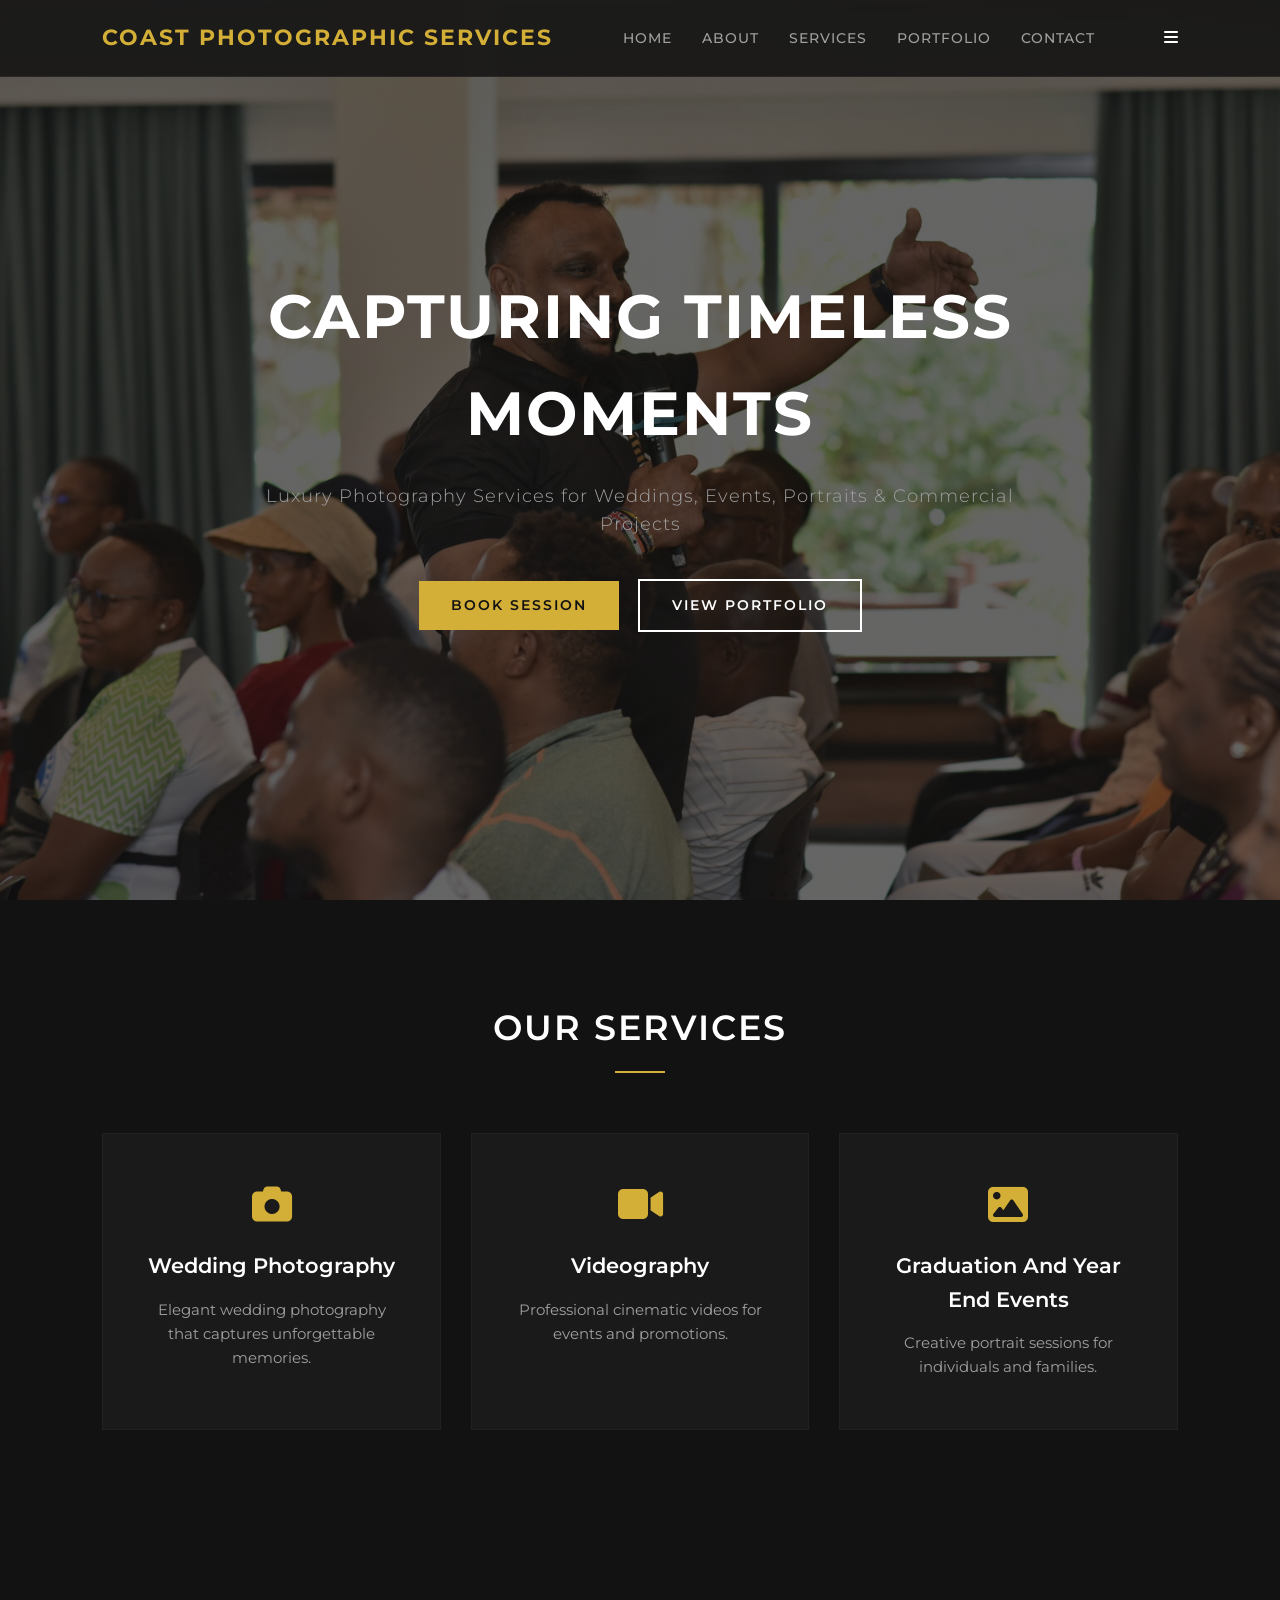
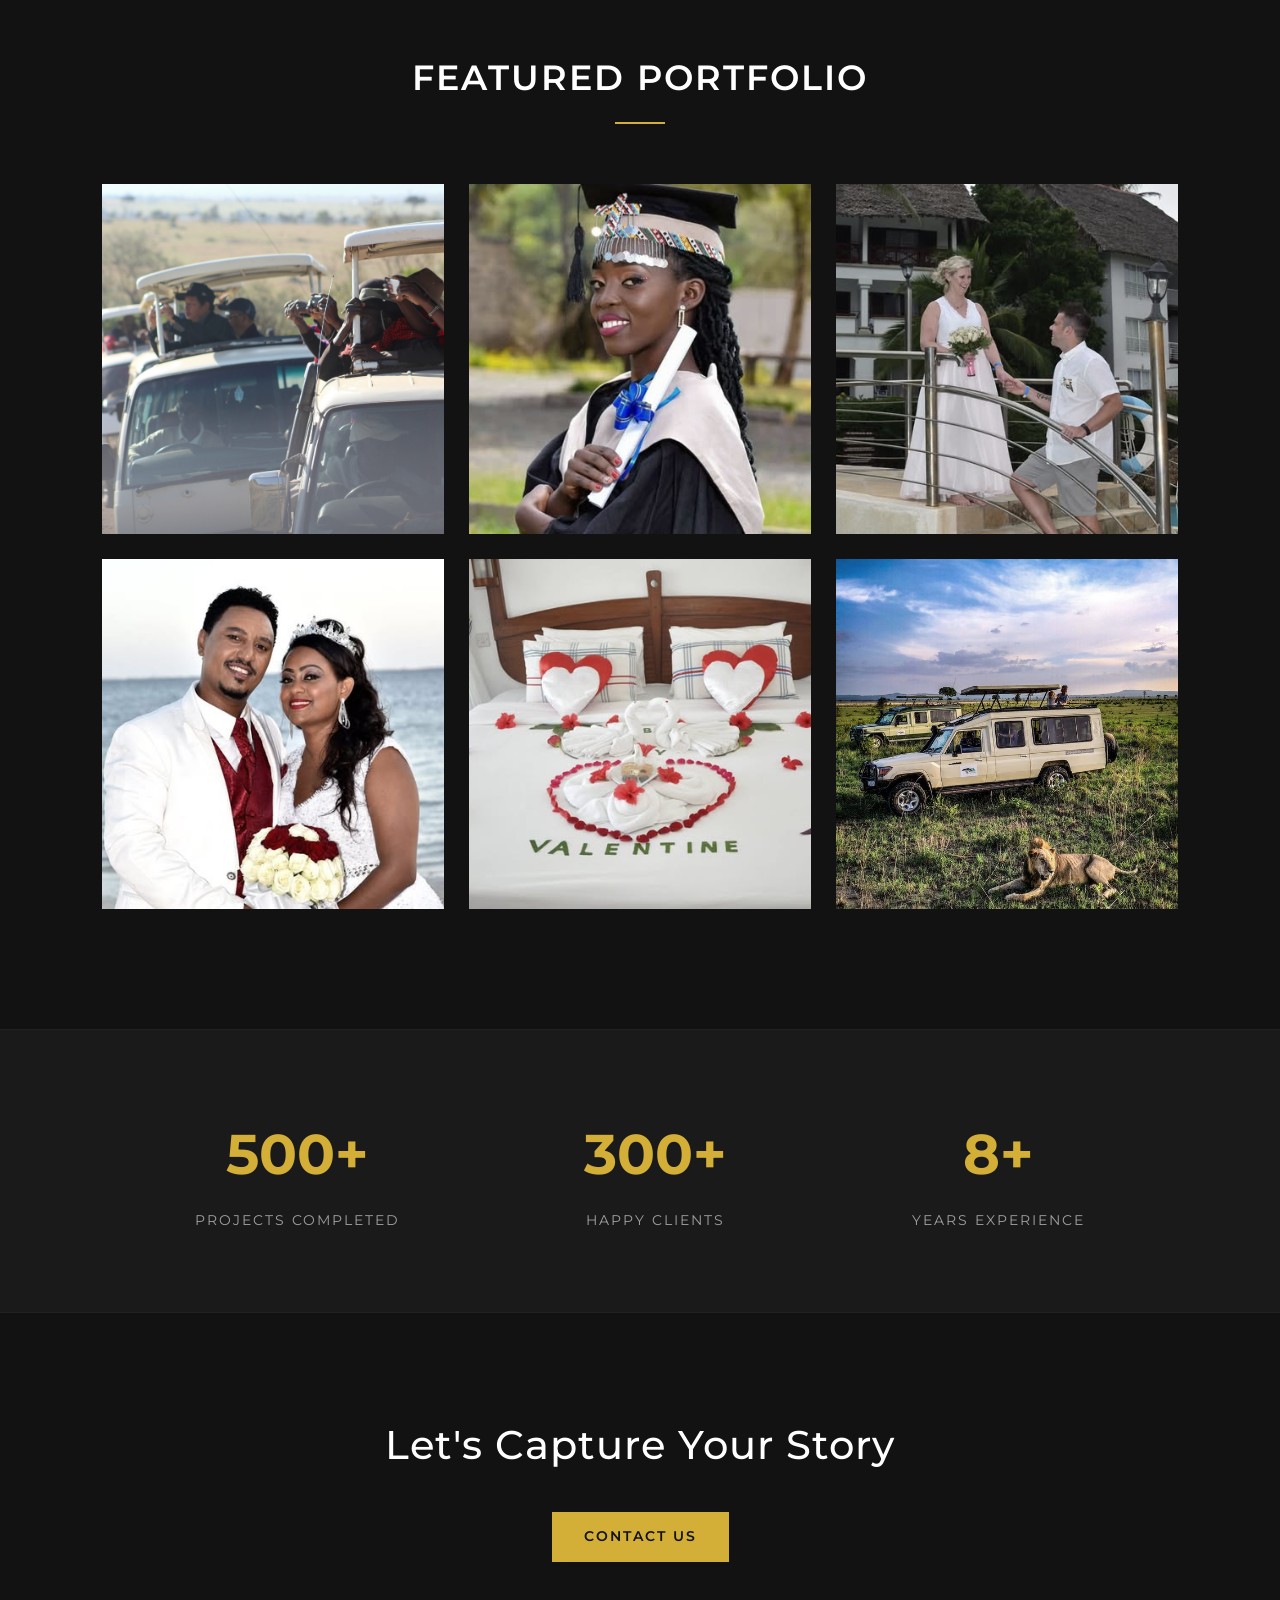
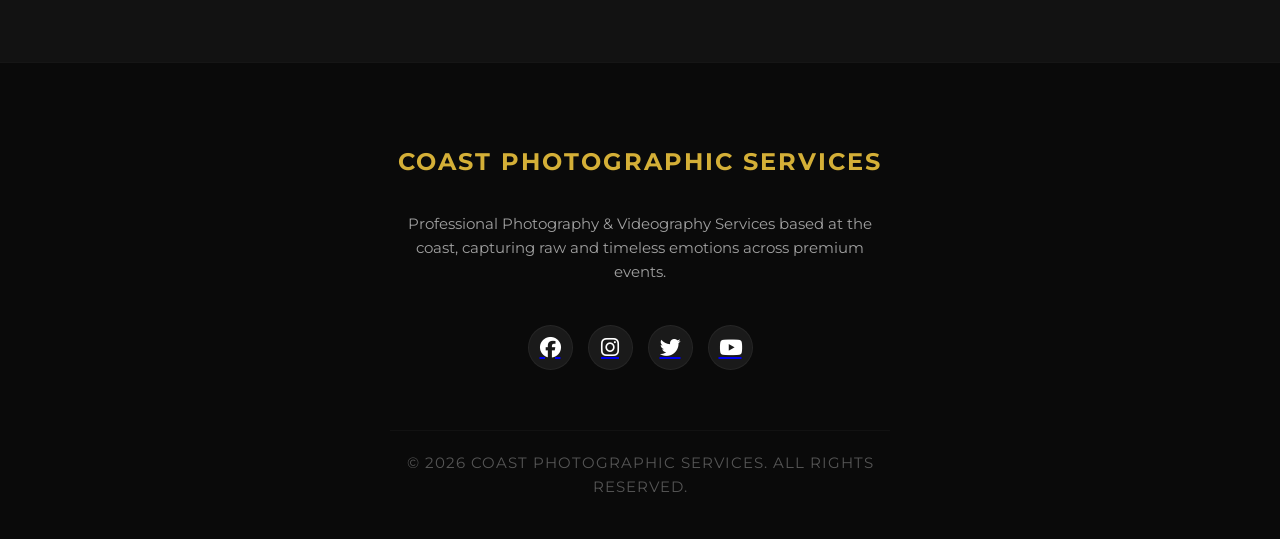
==== index.html @ b1a4eedb "Deploy fresh web-optimized photography platform assets" ====
<!DOCTYPE html>
<html lang="en">
<head>
    <meta charset="UTF-8">
    <meta name="viewport" content="width=device-width, initial-scale=1.0">
    <title>Coast Photographic Services</title>

    <link rel="stylesheet" href="css/style.css">

    <link rel="preconnect" href="https://fonts.googleapis.com">
    <link rel="preconnect" href="https://fonts.gstatic.com" crossorigin>
    <link href="https://fonts.googleapis.com/css2?family=Montserrat:wght@300;400;500;600;700&display=swap" rel="stylesheet">

    <link rel="stylesheet" href="https://cdnjs.cloudflare.com/ajax/libs/font-awesome/6.5.2/css/all.min.css">
</head>
<body>

    <header>
        <nav class="navbar">
            <div class="logo">Coast Photographic Services</div>

            <ul class="nav-links">
                <li><a href="index.html" class="active">Home</a></li>
                <li><a href="about.html">About</a></li>
                <li><a href="services.html">Services</a></li>
                <li><a href="portfolio.html">Portfolio</a></li>
                <li><a href="contact.html">Contact</a></li>
            </ul>

            <div class="menu-btn">
                <i class="fas fa-bars"></i>
            </div>
        </nav>
    </header>

    <main>
        <section class="hero hero-section">
            <div class="hero-content">
                <h1>Capturing Timeless Moments</h1>
                <p>Luxury Photography Services for Weddings, Events, Portraits & Commercial Projects</p>

                <div class="hero-buttons">
                    <a href="contact.html#booking-form" class="btn gold-btn">Book Session</a>
                    <a href="portfolio.html" class="btn outline-btn">View Portfolio</a>
                </div>
            </div>
        </section>

        <section class="services home-services-section">
            <h2 class="section-title">Our Services</h2>

            <div class="service-container">
                <div class="service-card">
                    <i class="fas fa-camera" aria-hidden="true"></i>
                    <h3>Wedding Photography</h3>
                    <p>Elegant wedding photography that captures unforgettable memories.</p>
                </div>

                <div class="service-card">
                    <i class="fas fa-video" aria-hidden="true"></i>
                    <h3>Videography</h3>
                    <p>Professional cinematic videos for events and promotions.</p>
                </div>

                <div class="service-card">
                    <i class="fas fa-image" aria-hidden="true"></i>
                    <h3>Graduation And Year End Events</h3>
                    <p>Creative portrait sessions for individuals and families.</p>
                </div>
            </div>
        </section>

        <section class="portfolio-preview">
            <h2 class="section-title">Featured Portfolio</h2>

            <div class="gallery">
                <img src="images/photo1.jpg" alt="Wedding couples portrait session">
                <img src="images/photo2.jpg" alt="Cinematic outdoor landscape shot">
                <img src="images/photo3.jpg" alt="Studio professional fashion portrait">
                <img src="images/photo4.jpg" alt="Corporate commercial event photography">
                <img src="images/photo5.jpg" alt="Candid family photography session">
                <img src="images/photo6.jpg" alt="Luxury destination event videography still">
            </div>
        </section>

        <section class="stats">
            <div class="stat-box">
                <h2>500+</h2>
                <p>Projects Completed</p>
            </div>

            <div class="stat-box">
                <h2>300+</h2>
                <p>Happy Clients</p>
            </div>

            <div class="stat-box">
                <h2>8+</h2>
                <p>Years Experience</p>
            </div>
        </section>

        <section class="cta">
            <h2>Let's Capture Your Story</h2>
            <a href="contact.html" class="btn gold-btn">Contact Us</a>
        </section>
    </main>

    <footer>
        <div class="footer-content">
            <h3>Coast Photographic Services</h3>
            <p>Professional Photography & Videography Services based at the coast, capturing raw and timeless emotions across premium events.</p>

            <div class="socials">
                <a href="https://facebook.com" target="_blank" rel="noopener" aria-label="Facebook"><i class="fab fa-facebook"></i></a>
                <a href="https://instagram.com" target="_blank" rel="noopener" aria-label="Instagram"><i class="fab fa-instagram"></i></a>
                <a href="https://twitter.com" target="_blank" rel="noopener" aria-label="Twitter"><i class="fab fa-twitter"></i></a>
                <a href="https://youtube.com" target="_blank" rel="noopener" aria-label="YouTube"><i class="fab fa-youtube"></i></a>
            </div>

            <p class="copyright">&copy; 2026 Coast Photographic Services. All Rights Reserved.</p>
        </div>
    </footer>

    <script src="js/script.js"></script>
</body>
</html>
---- css/style.css ----
* {
    margin: 0;
    padding: 0;
    box-sizing: border-box;
    font-family: 'Montserrat', sans-serif;
}
html {
    scroll-behavior: smooth;
}

/* --- ROOT VARIABLES FOR EASIER MANAGEMENT --- */
:root {
    --bg-main: #121212;         /* Sleek matte black */
    --bg-surface: #1a1a1a;      /* Lighter card/section background */
    --bg-surface-hover: #262626;/* Hover state for cards */
    --accent-gold: #d4af37;     /* Premium photography accent */
    --accent-gold-hover: #f3cf65;
    --text-white: #ffffff;
    --text-muted: #a0a0a0;
    --transition-smooth: all 0.4s cubic-bezier(0.25, 0.46, 0.45, 0.94);
}

body {
    background: var(--bg-main);
    color: var(--text-white);
    overflow-x: hidden;
    line-height: 1.6;
}

/* --- ANIMATIONS (FADINGS) --- */
@keyframes fadeInUp {
    from {
        opacity: 0;
        transform: translateY(30px);
    }
    to {
        opacity: 1;
        transform: translateY(0);
    }
}

@keyframes fadeIn {
    from { opacity: 0; }
    to { opacity: 1; }
}

/* --- NAVBAR --- */
.navbar {
    display: flex;
    justify-content: space-between;
    align-items: center;
    padding: 20px 8%;
    position: fixed;
    width: 100%;
    top: 0;
    z-index: 1000;
    background: rgba(18, 18, 18, 0.85);
    backdrop-filter: blur(12px);
    -webkit-backdrop-filter: blur(12px);
    border-bottom: 1px solid rgba(255, 255, 255, 0.05);
    transition: var(--transition-smooth);
}

.logo {
    color: var(--accent-gold);
    font-size: 1.4rem;
    font-weight: 700;
    letter-spacing: 2px;
    text-transform: uppercase;
}

.nav-links {
    display: flex;
    gap: 30px;
    list-style: none;
}

.nav-links a {
    color: var(--text-muted);
    text-decoration: none;
    font-size: 0.9rem;
    font-weight: 500;
    letter-spacing: 1px;
    text-transform: uppercase;
    transition: var(--transition-smooth);
}

.nav-links a:hover {
    color: var(--accent-gold);
}

/* --- HERO SECTION --- */
.hero {
    height: 100vh;
    background: url('../images/hero.jpg') center/cover no-repeat;
    position: relative;
    display: flex;
    align-items: center;
    justify-content: center;
    text-align: center;
    animation: fadeIn 1.5s ease-in-out;
}

.hero-overlay {
    position: absolute;
    width: 100%;
    height: 100%;
    background: linear-gradient(rgba(0, 0, 0, 0.5), var(--bg-main));
}

.hero-content {
    position: relative;
    z-index: 2;
    max-width: 800px;
    padding: 0 20px;
    animation: fadeInUp 1.2s cubic-bezier(0.25, 0.46, 0.45, 0.94) forwards;
}

.hero-content h1 {
    font-size: 3.8rem;
    font-weight: 700;
    letter-spacing: 2px;
    margin-bottom: 20px;
    text-transform: uppercase;
}

.hero-content p {
    font-size: 1.1rem;
    color: var(--text-muted);
    margin-bottom: 40px;
    font-weight: 300;
    letter-spacing: 1px;
}

/* --- BUTTONS --- */
.btn {
    padding: 14px 32px;
    text-decoration: none;
    border-radius: 0px; /* Sharp, boxy layout gives a clean portfolio aesthetic */
    font-weight: 600;
    font-size: 0.85rem;
    text-transform: uppercase;
    letter-spacing: 2px;
    transition: var(--transition-smooth);
    display: inline-block;
}

.gold-btn {
    background: var(--accent-gold);
    color: #121212;
}

.gold-btn:hover {
    background: var(--accent-gold-hover);
    transform: translateY(-3px);
    box-shadow: 0 10px 20px rgba(212, 175, 55, 0.15);
}

.outline-btn {
    border: 2px solid var(--text-white);
    color: var(--text-white);
    margin-left: 15px;
}

.outline-btn:hover {
    background: var(--text-white);
    color: #121212;
    transform: translateY(-3px);
}

/* --- GLOBAL SECTIONS --- */
.services,
.portfolio-preview,
.stats,
.cta,
.about-section,
.services-page,
.portfolio-page,
.booking-section,
.contact-section {
    padding: 120px 8%;
    background: var(--bg-main);
}

.section-title {
    text-align: center;
    font-size: 2.2rem;
    font-weight: 600;
    letter-spacing: 2px;
    text-transform: uppercase;
    margin-bottom: 60px;
    color: var(--text-white);
    position: relative;
}

/* Decorative minimalist line under section titles */
.section-title::after {
    content: '';
    display: block;
    width: 50px;
    height: 2px;
    background: var(--accent-gold);
    margin: 15px auto 0 auto;
}

/* --- SERVICES CARDS --- */
.service-container {
    display: grid;
    grid-template-columns: repeat(auto-fit, minmax(280px, 1fr));
    gap: 30px;
}

.service-card {
    background: var(--bg-surface);
    padding: 50px 40px;
    border-radius: 0px; /* Kept sharp to match buttons */
    text-align: center;
    border: 1px solid rgba(255, 255, 255, 0.03);
    transition: var(--transition-smooth);
}

.service-card:hover {
    transform: translateY(-10px);
    background: var(--bg-surface-hover);
    border-color: rgba(212, 175, 55, 0.3);
}

.service-card i {
    font-size: 2.5rem;
    color: var(--accent-gold);
    margin-bottom: 25px;
    transition: var(--transition-smooth);
}

.service-card:hover i {
    transform: scale(1.1);
}

.service-card h3 {
    font-size: 1.3rem;
    margin-bottom: 15px;
    font-weight: 600;
}

.service-card p {
    color: var(--text-muted);
    font-size: 0.95rem;
}

/* --- PORTFOLIO GALLERY --- */
.gallery {
    display: grid;
    grid-template-columns: repeat(auto-fit, minmax(300px, 1fr));
    gap: 25px;
}

.gallery img {
    width: 100%;
    height: 350px;
    object-fit: cover;
    border-radius: 0px; 
    transition: var(--transition-smooth);
    filter: grayscale(20%); /* Gives an artistic, cohesive tone until hovered */
    cursor: pointer;
}

.gallery img:hover {
    transform: scale(1.03);
    filter: grayscale(0%);
    box-shadow: 0 15px 30px rgba(0,0,0,0.5);
}

/* --- STATS SECTION --- */
.stats {
    display: flex;
    justify-content: space-around;
    align-items: center;
    text-align: center;
    background: var(--bg-surface);
    border-top: 1px solid rgba(255, 255, 255, 0.03);
    border-bottom: 1px solid rgba(255, 255, 255, 0.03);
    padding: 80px 8%;
}

.stat-box h2 {
    font-size: 3.5rem;
    font-weight: 700;
    color: var(--accent-gold);
    margin-bottom: 10px;
}

.stat-box p {
    font-size: 0.9rem;
    text-transform: uppercase;
    letter-spacing: 2px;
    color: var(--text-muted);
}

/* --- CALL TO ACTION (CTA) --- */
.cta {
    text-align: center;
    background: linear-gradient(rgba(18, 18, 18, 0.8), rgba(18, 18, 18, 0.95)), url('../images/cta-bg.jpg') center/cover no-repeat;
    padding: 100px 8%;
}

.cta h2 {
    margin-bottom: 35px;
    font-size: 2.5rem;
    font-weight: 500;
    letter-spacing: 1px;
}

/* --- RE-DESIGNED PREMIUM FOOTER --- */
footer {
    background: #0a0a0a;
    padding: 80px 8% 40px 8%;
    border-top: 1px solid rgba(255, 255, 255, 0.05);
}

.footer-content {
    max-width: 1200px;
    margin: 0 auto;
    display: flex;
    flex-direction: column;
    align-items: center;
    gap: 30px;
}

.footer-content h3 {
    color: var(--accent-gold);
    font-size: 1.5rem;
    text-transform: uppercase;
    letter-spacing: 2px;
}

.footer-content p {
    color: var(--text-muted);
    font-size: 0.95rem;
    max-width: 500px;
    text-align: center;
}

.socials {
    display: flex;
    gap: 15px;
    margin: 10px 0;
}

.socials i {
    font-size: 1.3rem;
    color: var(--text-white);
    background: var(--bg-surface);
    width: 45px;
    height: 45px;
    display: flex;
    justify-content: center;
    align-items: center;
    border-radius: 50%;
    transition: var(--transition-smooth);
    border: 1px solid rgba(255, 255, 255, 0.05);
    cursor: pointer;
}

.socials i:hover {
    color: #121212;
    background: var(--accent-gold);
    transform: translateY(-5px);
    box-shadow: 0 5px 15px rgba(212, 175, 55, 0.3);
}

.copyright {
    font-size: 0.8rem;
    color: #555555 !important;
    letter-spacing: 1px;
    text-transform: uppercase;
    margin-top: 20px;
    border-top: 1px solid rgba(255, 255, 255, 0.03);
    padding-top: 20px;
    width: 100%;
}

/* --- OTHER PAGES EXTRA CONTENT --- */
.page-banner {
    height: 45vh;
    display: flex;
    justify-content: center;
    align-items: center;
    background: linear-gradient(rgba(0,0,0,0.6), var(--bg-main)), url('../images/banner-bg.jpg') center/cover no-repeat;
}

.page-banner h1 {
    font-size: 3.5rem;
    text-transform: uppercase;
    letter-spacing: 3px;
    color: var(--text-white);
}

.about-section {
    display: grid;
    grid-template-columns: repeat(auto-fit, minmax(300px, 1fr));
    gap: 50px;
    align-items: center;
}

.about-image img {
    width: 100%;
    border-radius: 0px;
    box-shadow: 0 20px 40px rgba(0,0,0,0.6);
}

.service-box {
    background: var(--bg-surface);
    padding: 40px;
    border-radius: 0px;
    margin-bottom: 30px;
    border-left: 3px solid var(--accent-gold);
}

/* --- MODERN FORM INPUTS --- */
.booking-form,
.contact-form {
    max-width: 650px;
    margin: auto;
    display: flex;
    flex-direction: column;
    gap: 25px;
}

.booking-form input,
.booking-form textarea,
.booking-form select,
.contact-form input,
.contact-form textarea {
    padding: 18px;
    background: var(--bg-surface);
    border: 1px solid rgba(255, 255, 255, 0.05);
    color: white;
    border-radius: 0px;
    font-size: 0.95rem;
    transition: var(--transition-smooth);
}

.booking-form input:focus,
.booking-form textarea:focus,
.booking-form select:focus,
.contact-form input:focus,
.contact-form textarea:focus {
    outline: none;
    border-color: var(--accent-gold);
    background: var(--bg-surface-hover);
}

.contact-section {
    display: grid;
    grid-template-columns: repeat(auto-fit, minmax(300px, 1fr));
    gap: 50px;
}

/* --- RESPONSIVE MEDIA QUERIES --- */
@media(max-width: 768px) {
    .nav-links {
        display: none; /* Make sure to hook up your JS burger menu to toggle a mobile class later */
    }

    .hero-content h1 {
        font-size: 2.4rem;
    }
    
    .hero-content p {
        font-size: 1rem;
    }

    .hero-buttons {
        display: flex;
        flex-direction: column;
        gap: 15px;
        align-items: center;
    }

    .outline-btn {
        margin-left: 0;
        width: 100%;
        max-width: 280px;
    }
    
    .gold-btn {
        width: 100%;
        max-width: 280px;
    }

    .stats {
        flex-direction: column;
        gap: 40px;
    }
    
    .services,
    .portfolio-preview,
    .stats,
    .cta {
        padding: 80px 5%;
    }
}
/* --- ABOUT PAGE CONTENT EXTENSIONS --- */
.about-text-content p {
    color: var(--text-muted);
    font-size: 1.05rem;
    line-height: 1.8;
}

.about-text-content .section-title::after {
    margin: 15px 0 0 0; /* Left aligns the decorative underline for the text section */
}

/* Director Profile Card Component */
.about-profile-card {
    background: var(--bg-surface);
    padding: 30px;
    border: 1px solid rgba(255, 255, 255, 0.03);
    text-align: center;
    transition: var(--transition-smooth);
}

.about-profile-card:hover {
    border-color: rgba(212, 175, 55, 0.2);
}

.director-image-placeholder {
    width: 100%;
    height: 400px;
    background: #222; /* Fallback slate layout if image isn't loaded */
    overflow: hidden;
    position: relative;
    border: 1px dashed rgba(212, 175, 55, 0.3); /* Temporary indicator block outline */
}

.director-image-placeholder img {
    width: 100%;
    height: 100%;
    object-fit: cover;
    transition: var(--transition-smooth);
}

.about-profile-card:hover .director-image-placeholder img {
    transform: scale(1.02);
}

.director-info {
    padding-top: 25px;
}

.director-info h3 {
    font-size: 1.4rem;
    letter-spacing: 1px;
    text-transform: uppercase;
    color: var(--text-white);
    margin-bottom: 5px;
}

.director-info .role-title {
    color: var(--accent-gold);
    font-size: 0.9rem;
    text-transform: uppercase;
    letter-spacing: 2px;
    font-weight: 500;
}
/* --- SERVICES PAGE CONTENT EXTENSIONS --- */
.capabilities-intro {
    text-align: center;
    color: var(--text-muted);
    max-width: 600px;
    margin: -30px auto 50px auto;
    font-size: 1.05rem;
}

/* 2-Column Grid for Technical Shoot Capabilities */
.capability-grid {
    max-width: 900px;
    margin: 0 auto;
    display: grid;
    grid-template-columns: repeat(auto-fit, minmax(350px, 1fr));
    gap: 20px;
    list-style: none;
}

.capability-grid li {
    font-size: 1.1rem;
    font-weight: 500;
    color: var(--text-white);
    display: flex;
    align-items: center;
    gap: 15px;
    padding: 15px;
    background: var(--bg-main);
    border: 1px solid rgba(255, 255, 255, 0.02);
}

.capability-grid li i {
    color: var(--accent-gold);
    font-size: 1.2rem;
}

/* Deliverables Block Styling */
.deliverables-box {
    max-width: 800px;
    margin: 0 auto;
    background: var(--bg-surface);
    padding: 60px 40px;
    border-top: 3px solid var(--accent-gold);
}

.deliverables-box h2 {
    font-size: 2rem;
    text-transform: uppercase;
    letter-spacing: 1px;
    margin-bottom: 20px;
}

.deliverables-box p {
    color: var(--text-muted);
    font-size: 1.05rem;
    line-height: 1.8;
    margin-bottom: 30px;
}

.deliverables-box blockquote {
    font-style: italic;
    color: var(--accent-gold);
    font-size: 1.2rem;
    border-left: 2px solid var(--accent-gold);
    padding-left: 15px;
    display: inline-block;
    max-width: 600px;
    text-align: left;
}

/* Small screen optimization for checklist */
@media(max-width: 768px) {
    .capability-grid {
        grid-template-columns: 1fr;
    }
    .deliverables-box {
        padding: 40px 20px;
    }
}
/* --- PORTFOLIO DYNAMIC STYLES --- */
.portfolio-filters {
    display: flex;
    justify-content: center;
    gap: 15px;
    margin-bottom: 50px;
    flex-wrap: wrap;
}

.filter-btn {
    background: transparent;
    border: 1px solid rgba(255, 255, 255, 0.1);
    color: var(--text-muted);
    padding: 10px 24px;
    font-size: 0.8rem;
    text-transform: uppercase;
    letter-spacing: 1px;
    cursor: pointer;
    font-weight: 600;
    transition: var(--transition-smooth);
}

.filter-btn:hover, 
.filter-btn.active {
    border-color: var(--accent-gold);
    color: var(--accent-gold);
    background: rgba(212, 175, 55, 0.02);
}

/* Redesigned Premium Gallery Item Framework */
.dynamic-grid {
    grid-template-columns: repeat(auto-fit, minmax(320px, 1fr)) !important;
}

.gallery-item {
    position: relative;
    overflow: hidden;
    height: 380px;
    background: #111;
    transition: var(--transition-smooth);
    opacity: 1;
}

.gallery-item img {
    width: 100%;
    height: 100%;
    object-fit: cover;
    filter: grayscale(15%);
    transition: transform 0.6s cubic-bezier(0.25, 0.46, 0.45, 0.94);
}

/* Slide-up Dark Tint Info Overlay */
.gallery-overlay {
    position: absolute;
    bottom: 0;
    left: 0;
    width: 100%;
    height: 100%;
    background: linear-gradient(to top, rgba(10, 10, 10, 0.9) 0%, rgba(10, 10, 10, 0.4) 60%, transparent 100%);
    display: flex;
    flex-direction: column;
    justify-content: flex-end;
    padding: 30px;
    opacity: 0;
    transform: translateY(20px);
    transition: var(--transition-smooth);
}

/* Hover Interactivity States */
.gallery-item:hover img {
    transform: scale(1.05);
    filter: grayscale(0%);
}

.gallery-item:hover .gallery-overlay {
    opacity: 1;
    transform: translateY(0);
}

.gallery-overlay h4 {
    font-size: 1.2rem;
    font-weight: 600;
    color: var(--text-white);
    text-transform: uppercase;
    letter-spacing: 1px;
    margin-bottom: 5px;
}

.gallery-overlay p {
    font-size: 0.85rem;
    color: var(--accent-gold);
    text-transform: uppercase;
    letter-spacing: 1px;
    font-weight: 500;
}
/* --- UNIFIED CONTACT & BOOKING LAYOUT --- */
.split-layout {
    display: grid;
    grid-template-columns: 1fr 1.2fr;
    gap: 60px;
    align-items: start;
}

.info-intro-text {
    color: var(--text-muted);
    font-size: 1.05rem;
    line-height: 1.7;
    margin-bottom: 40px;
}

.contact-info-block .section-title::after {
    margin: 15px 0 0 0; /* Left aligns title accent bar */
}

/* Informational Icon Rows */
.info-details-list {
    display: flex;
    flex-direction: column;
    gap: 30px;
}

.info-item {
    display: flex;
    align-items: flex-start;
    gap: 20px;
}

.info-item i {
    font-size: 1.4rem;
    color: var(--accent-gold);
    background: var(--bg-surface);
    width: 50px;
    height: 50px;
    display: flex;
    justify-content: center;
    align-items: center;
    border: 1px solid rgba(255, 255, 255, 0.03);
    flex-shrink: 0;
}

.info-item h4 {
    font-size: 1.1rem;
    font-weight: 600;
    margin-bottom: 5px;
    text-transform: uppercase;
    letter-spacing: 1px;
}

.info-item p {
    color: var(--text-muted);
    font-size: 0.95rem;
}

/* Contact/Booking Card Form Styling */
.contact-form-block {
    background: var(--bg-surface);
    padding: 45px;
    border: 1px solid rgba(255, 255, 255, 0.03);
    box-shadow: 0 20px 40px rgba(0,0,0,0.3);
}

.form-card-header {
    margin-bottom: 35px;
}

.form-card-header h3 {
    font-size: 1.6rem;
    text-transform: uppercase;
    letter-spacing: 1px;
    margin-bottom: 8px;
    color: var(--text-white);
}

.form-card-header p {
    color: var(--text-muted);
    font-size: 0.9rem;
}

/* Multi-field Input Row Structuring */
.unified-form .form-group-split {
    display: grid;
    grid-template-columns: 1fr 1fr;
    gap: 20px;
    margin-bottom: 20px;
}

.unified-form .form-row {
    margin-bottom: 20px;
}

.unified-form input,
.unified-form select,
.unified-form textarea {
    width: 100%;
}

/* Custom styling override to keep dropdown options clean in dark mode */
.unified-form select option {
    background: var(--bg-surface);
    color: var(--text-white);
}

/* Mobile responsive fixes for the forms */
@media(max-width: 992px) {
    .split-layout {
        grid-template-columns: 1fr;
        gap: 50px;
    }
    
    .contact-form-block {
        padding: 30px 20px;
    }
}

@media(max-width: 576px) {
    .unified-form .form-group-split {
        grid-template-columns: 1fr;
        gap: 20px;
    }
}
/* --- HOMEPAGE HERO WITH BACKGROUND IMAGE --- */
.hero-section {
    position: relative;
    width: 100%;
    min-height: 100vh;
    display: flex;
    flex-direction: column;
    justify-content: center;
    align-items: center;
    /* This creates a 65% dark tint layer over your image so the white text pops */
    background: linear-gradient(rgba(18, 18, 18, 0.65), rgba(18, 18, 18, 0.65)), 
                url('../images/hero-bg.jpg') no-repeat center center/cover;
    padding: 0 20px;
}

/* --- HOMEPAGE SERVICES WITH BACKGROUND IMAGE --- */
.home-services-section {
    position: relative;
    width: 100%;
    padding: 100px 8%;
    /* A slightly darker gradient to keep the service cards highly readable */
    background: linear-gradient(rgba(18, 18, 18, 0.85), rgba(18, 18, 18, 0.85)), 
                url('../images/services-bg.jpg') no-repeat center center/cover;
    background-attachment: fixed; /* Optional: Creates a premium parallax scrolling effect */
    text-align: center;
}


/* --- SERVICES PAGE HERO (Reusing services-bg.jpg) --- */
.services-page-hero {
    min-height: 40vh;
    display: flex;
    justify-content: center;
    align-items: center;
    text-align: center;
    padding: 120px 20px 60px 20px;
    background: linear-gradient(rgba(18, 18, 18, 0.8), rgba(18, 18, 18, 0.8)), 
                url('../images/services-bg.jpg') no-repeat center center/cover;
}

/* --- DETAILED PACKAGES LAYOUT --- */
.detailed-services {
    padding: 80px 8%;
    background: var(--bg-main);
}

.package-grid {
    display: grid;
    grid-template-columns: repeat(auto-fit, minmax(300px, 1fr));
    gap: 30px;
}

.package-card {
    background: var(--bg-surface);
    border: 1px solid #2a2a2a;
    padding: 40px 30px;
    border-radius: 8px;
    position: relative;
    transition: var(--transition-smooth);
}

.package-card:hover {
    transform: translateY(-10px);
    border-color: var(--accent-gold);
    background: var(--bg-surface-hover);
}

.package-badge {
    position: absolute;
    top: 20px;
    right: 20px;
    background: var(--accent-gold);
    color: #121212;
    padding: 4px 12px;
    font-size: 0.75rem;
    font-weight: 700;
    border-radius: 20px;
    text-transform: uppercase;
}

.package-card h3 {
    font-size: 1.5rem;
    margin-bottom: 10px;
    color: var(--text-white);
}

.package-card .price {
    font-size: 1.8rem;
    font-weight: 700;
    color: var(--accent-gold);
    margin-bottom: 25px;
}

.package-card ul {
    list-style: none;
    margin-bottom: 30px;
}

.package-card ul li {
    margin-bottom: 12px;
    color: var(--text-muted);
    font-size: 0.95rem;
    display: flex;
    align-items: center;
    gap: 10px;
}

.package-card ul li i {
    color: var(--accent-gold);
    font-size: 0.85rem;
}

.package-card .btn {
    display: block;
    text-align: center;
    width: 100%;
    padding: 12px;
    text-decoration: none;
    font-weight: 600;
    border-radius: 4px;
    transition: var(--transition-smooth);
}


/* --- PORTFOLIO SYSTEM --- */
.portfolio-hero {
    min-height: 35vh;
    display: flex;
    justify-content: center;
    align-items: center;
    text-align: center;
    padding: 120px 20px 40px 20px;
    background: linear-gradient(rgba(18, 18, 18, 0.85), rgba(18, 18, 18, 0.85)), 
                url('../images/13.jpg') no-repeat center center/cover;
}

.portfolio-filter-section {
    padding: 60px 8%;
    background: var(--bg-main);
}

.filter-tabs {
    display: flex;
    justify-content: center;
    flex-wrap: wrap;
    gap: 15px;
    margin-bottom: 50px;
}

.filter-btn {
    background: var(--bg-surface);
    color: var(--text-muted);
    border: 1px solid #2a2a2a;
    padding: 10px 24px;
    font-family: 'Montserrat', sans-serif;
    font-size: 0.9rem;
    font-weight: 600;
    cursor: pointer;
    border-radius: 4px;
    transition: var(--transition-smooth);
}

.filter-btn:hover, .filter-btn.active {
    background: var(--accent-gold);
    color: #121212;
    border-color: var(--accent-gold);
}

/* RESPONSIVE GRID MATRIX */
.portfolio-grid {
    display: grid;
    grid-template-columns: repeat(auto-fill, minmax(350px, 1fr));
    gap: 25px;
}

.portfolio-item {
    position: relative;
    border-radius: 6px;
    overflow: hidden;
    height: 280px;
    background: var(--bg-surface);
    transition: var(--transition-smooth);
}

.portfolio-item img {
    width: 100%;
    height: 100%;
    object-fit: cover;
    transition: var(--transition-smooth);
}

/* PREMIUM LUXURY OVERLAY SHIELD */
.portfolio-hover {
    position: absolute;
    top: 0;
    left: 0;
    width: 100%;
    height: 100%;
    background: linear-gradient(to top, rgba(18, 18, 18, 0.95), rgba(212, 175, 55, 0.15));
    display: flex;
    flex-direction: column;
    justify-content: flex-end;
    padding: 30px;
    opacity: 0;
    transform: translateY(15px);
    transition: var(--transition-smooth);
}

.portfolio-item:hover .portfolio-hover {
    opacity: 1;
    transform: translateY(0);
}

.portfolio-item:hover img {
    transform: scale(1.08);
}

.portfolio-hover h3 {
    color: var(--text-white);
    font-size: 1.3rem;
    font-weight: 700;
    margin-bottom: 5px;
}

.portfolio-hover p {
    color: var(--accent-gold);
    font-size: 0.85rem;
    letter-spacing: 1px;
    text-transform: uppercase;
}

/* ANIMATION CLASS FOR FILTER SHOW/HIDE */
.portfolio-item.hide {
    display: none;
}


/* --- SPLIT GRID CONTACT SYSTEM --- */
.contact-section.split-layout {
    display: flex;
    justify-content: space-between;
    align-items: flex-start; /* Aligns both columns perfectly to the top line */
    gap: 60px;
    padding: 80px 8%;
    background: var(--bg-main);
}

.contact-info-block {
    flex: 1;
    min-width: 320px;
}

.contact-form-block {
    flex: 1.2;
    background: var(--bg-surface);
    padding: 40px;
    border-radius: 8px;
    border: 1px solid #2a2a2a;
    min-width: 350px;
}

.info-item {
    display: flex;
    align-items: flex-start;
    gap: 20px;
    margin-top: 30px;
}

.form-group-split {
    display: flex;
    gap: 20px;
    margin-bottom: 20px;
}

.form-group-split input,
.form-group-split select {
    flex: 1;
    width: 50%;
}

/* Clear mobile responsiveness */
@media (max-width: 768px) {
    .contact-section.split-layout {
        flex-direction: column;
        padding: 40px 5%;
        gap: 40px;
    }
    .form-group-split {
        flex-direction: column;
        gap: 20px;
    }
    .form-group-split input,
    .form-group-split select {
        width: 100%;
    }
}
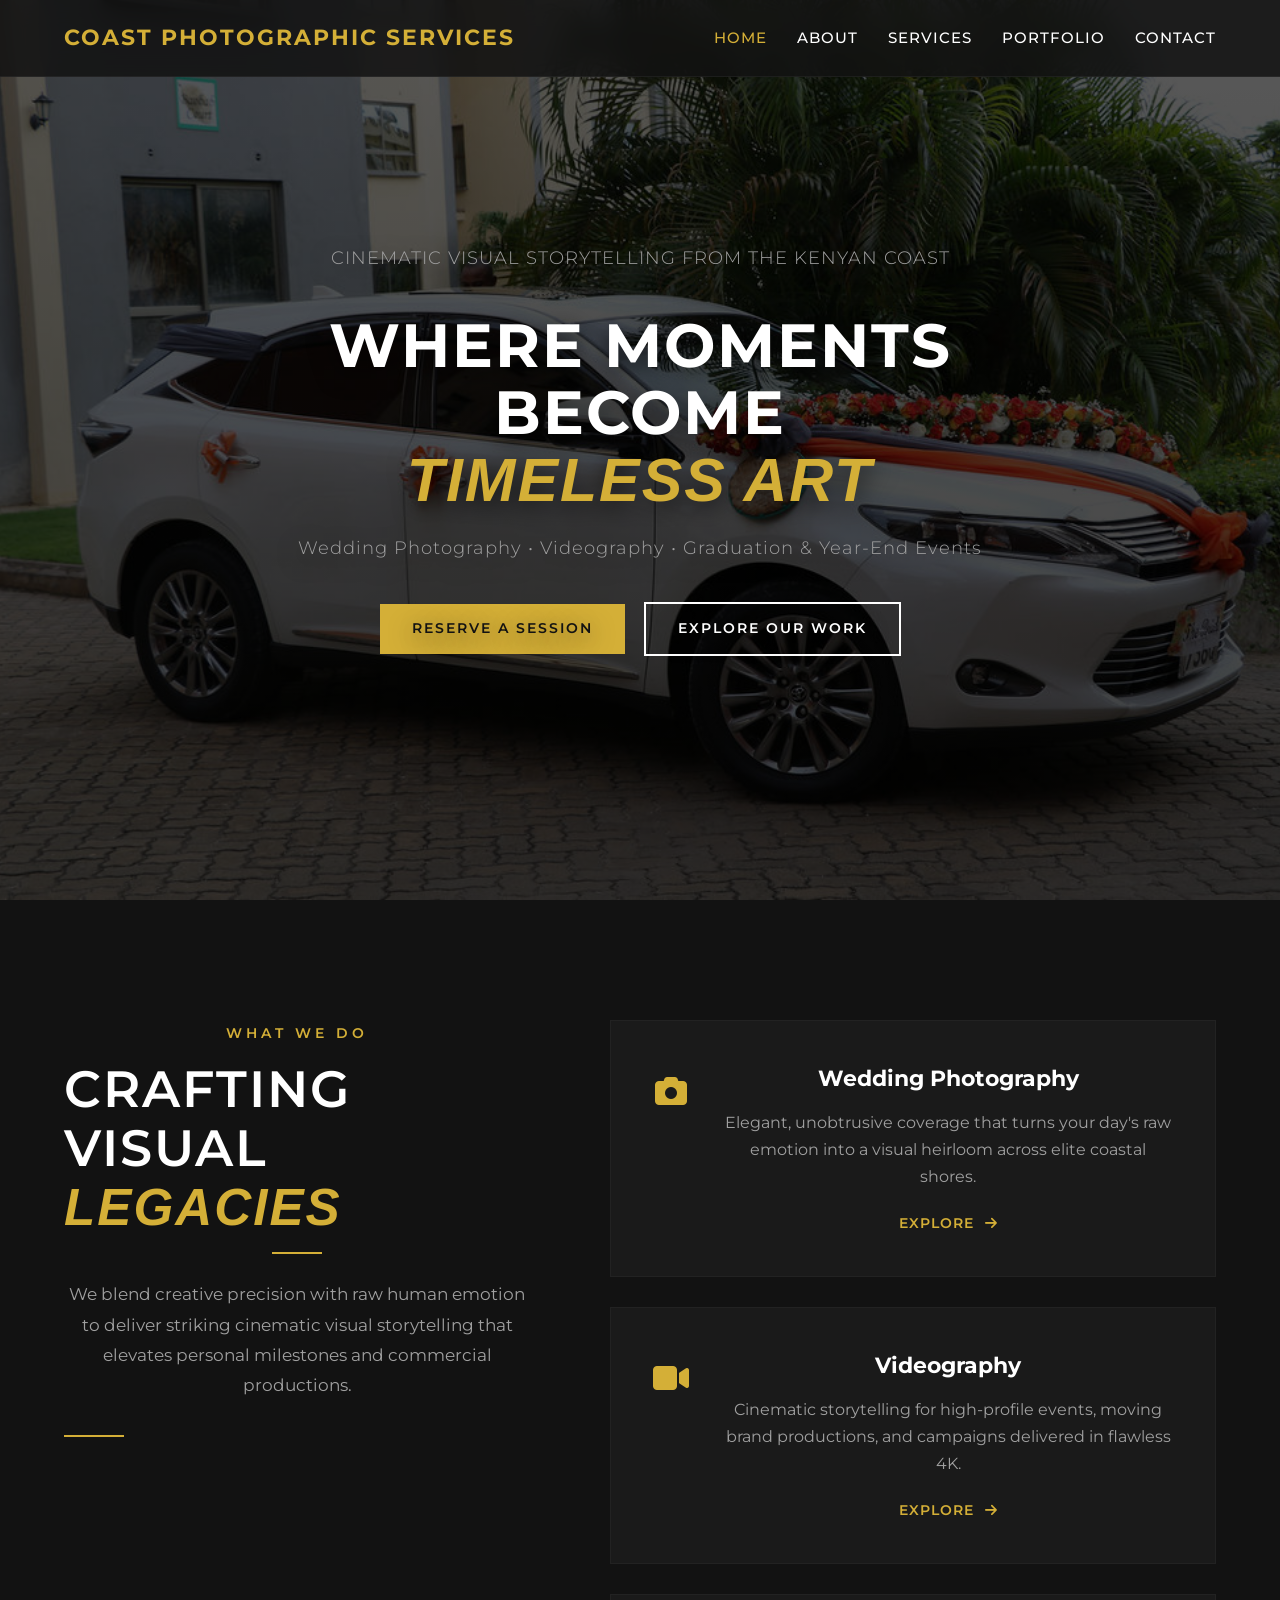
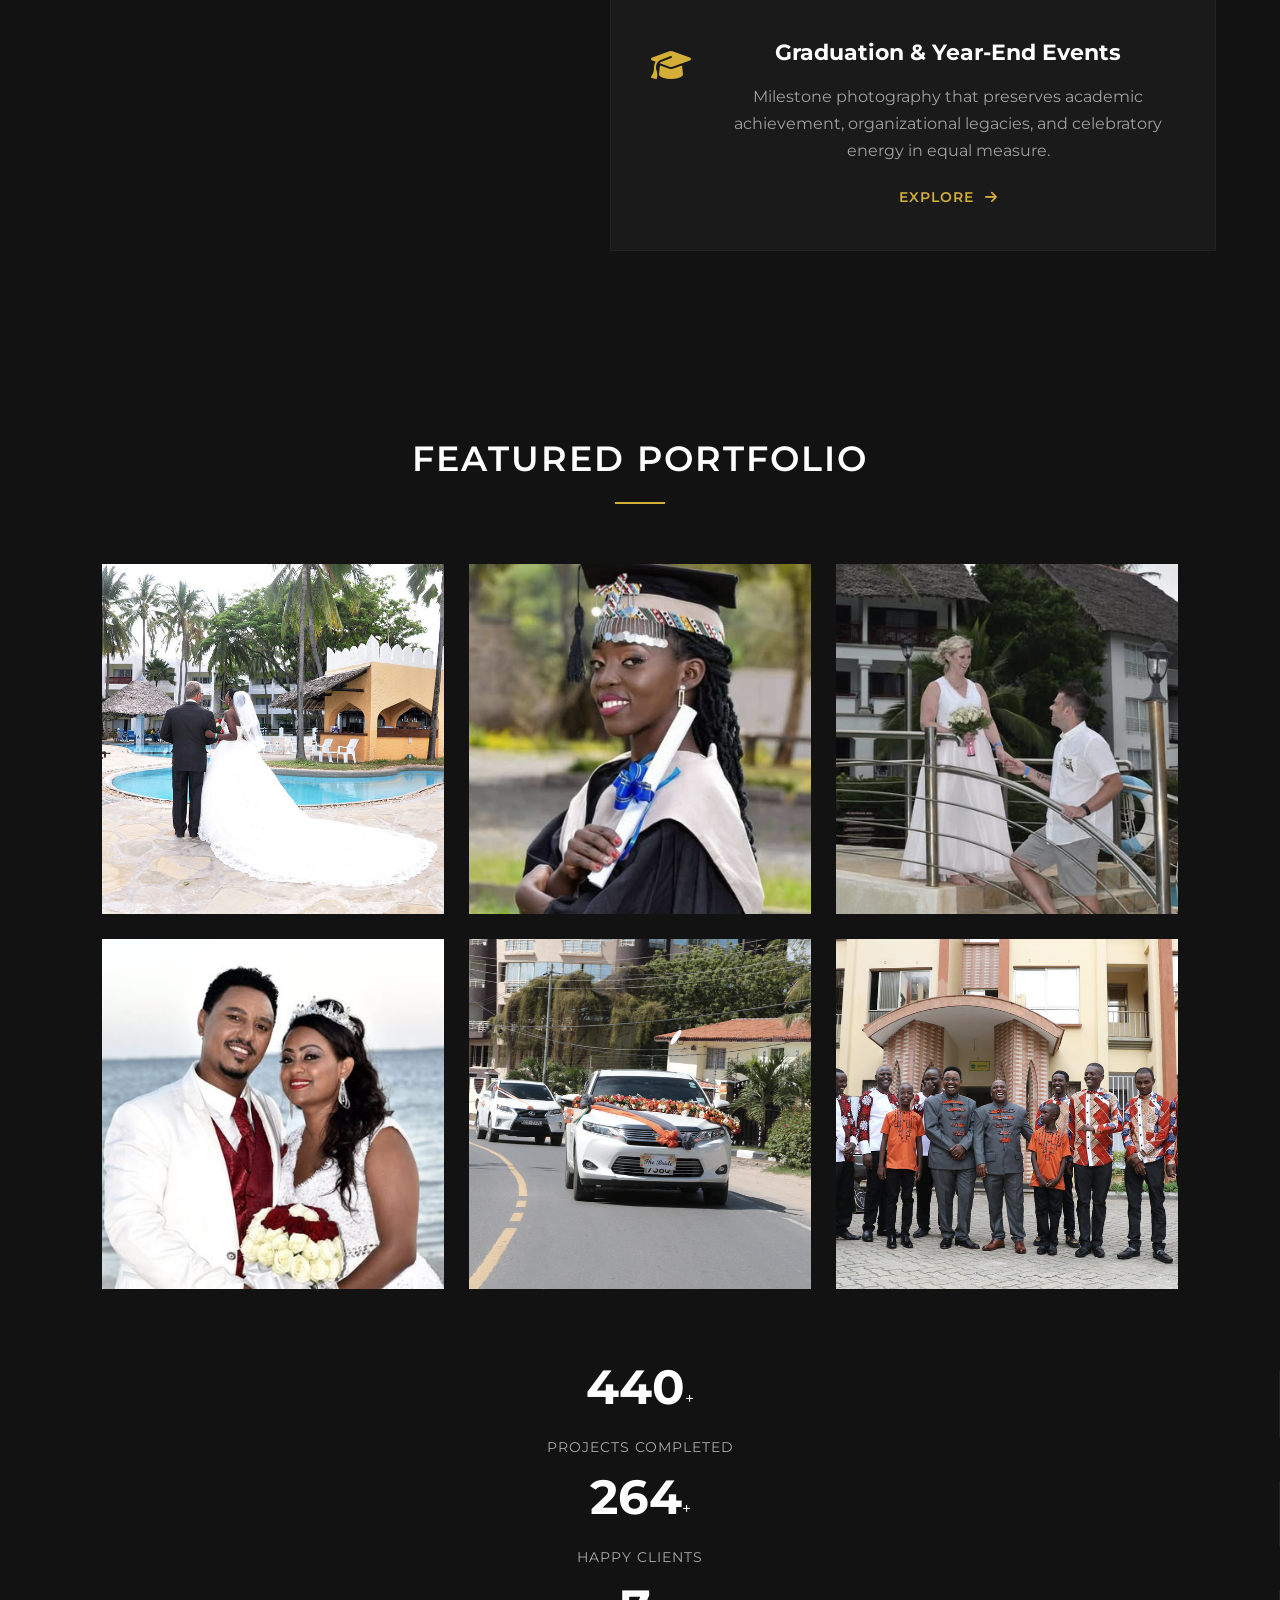
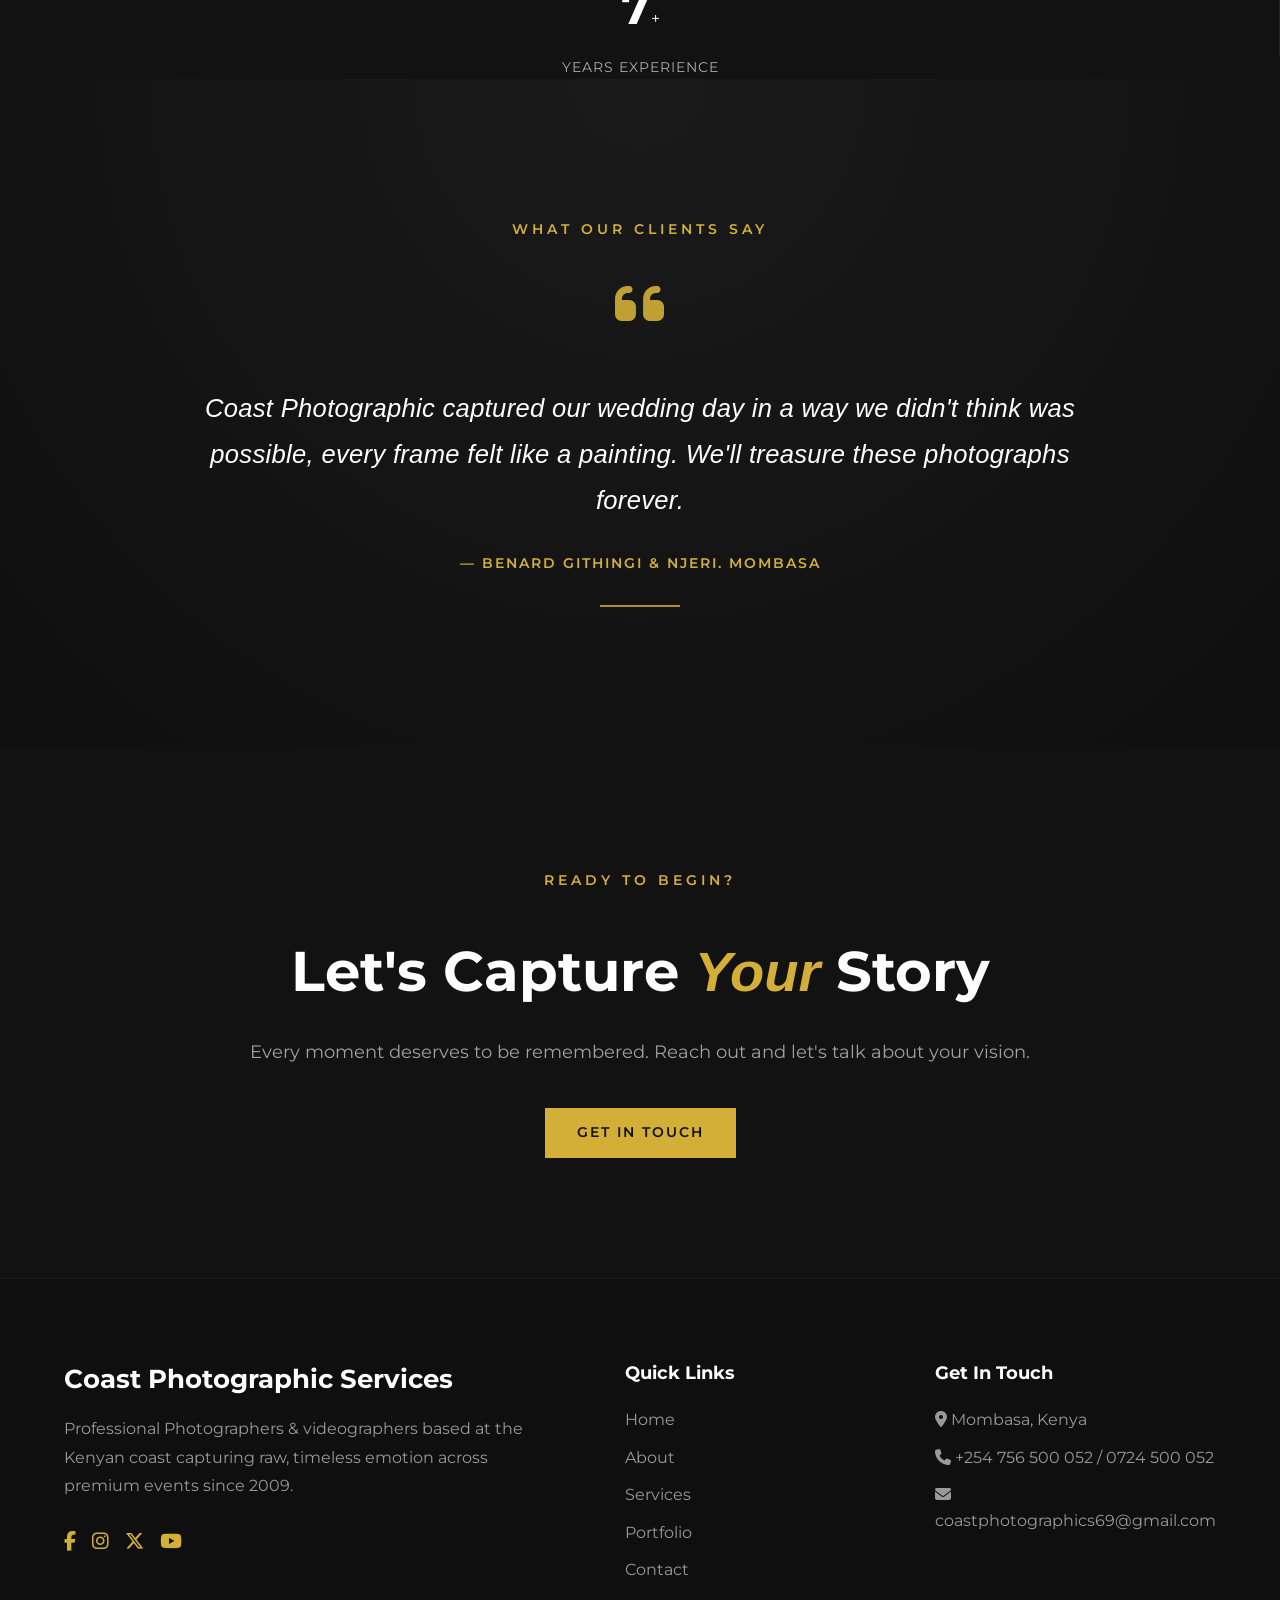
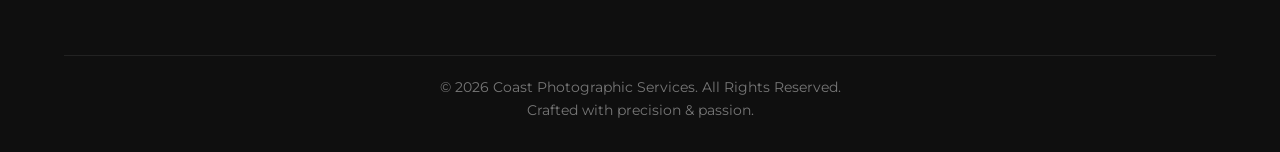
==== commit ef5f4b9d: "Configure wedding gallery 1-60 and add conference images 61-96 to portfolio" ====
--- a/index.html
+++ b/index.html
@@ -16,111 +16,250 @@
 <body>
 
     <header>
-        <nav class="navbar">
-            <div class="logo">Coast Photographic Services</div>
-
-            <ul class="nav-links">
-                <li><a href="index.html" class="active">Home</a></li>
+        <nav class="navbar" id="navbar">
+    <div class="logo">Coast Photographic Services</div>
+
+    <ul class="nav-links">
+        <li><a href="index.html" class="active">Home</a></li>
+        <li><a href="about.html">About</a></li>
+        <li><a href="services.html">Services</a></li>
+        <li><a href="portfolio.html">Portfolio</a></li>
+        <li><a href="contact.html">Contact</a></li>
+    </ul>
+
+    <div class="menu-btn" aria-label="Toggle navigation" role="button">
+        <i class="fas fa-bars"></i>
+    </div>
+</nav>
+    </header>
+
+    <main>
+       <section class="hero hero-section">
+
+    <div class="hero-slideshow">
+        <div class="slide active" style="background-image: linear-gradient(rgba(0,0,0,0.65), rgba(0,0,0,0.75)), url('images/3J0A9592.JPG');"></div>
+        <div class="slide" style="background-image: linear-gradient(rgba(0,0,0,0.65), rgba(0,0,0,0.75)), url('images/conf1.jpg');"></div>
+        <div class="slide" style="background-image: linear-gradient(rgba(0,0,0,0.65), rgba(0,0,0,0.75)), url('images/3J0A0975.JPG');"></div>
+        <div class="slide" style="background-image: linear-gradient(rgba(0,0,0,0.65), rgba(0,0,0,0.75)), url('images/3J0A9477.JPG');"></div>
+    </div>
+
+    <div class="hero-content">
+
+        <p class="hero-eyebrow">Cinematic Visual Storytelling from the Kenyan Coast</p>
+
+        <h1 class="hero-headline">
+            Where Moments Become<br>
+            <span class="highlight">Timeless Art</span>
+        </h1>
+
+        <p class="hero-sub">
+            Wedding Photography • Videography  • Graduation & Year-End Events
+        </p>
+
+        <div class="hero-buttons">
+            <a href="contact.html#booking-form" class="btn gold-btn">Reserve a Session</a>
+            <a href="portfolio.html" class="btn outline-btn">Explore Our Work</a>
+        </div>
+
+    </div>
+</section>
+
+      <section class="services home-services-section">
+    <div class="services-container">
+
+        <div class="services-left-col">
+            <span class="section-label">What We Do</span>
+
+            <h2 class="section-title services-title">
+                Crafting Visual<br><em>Legacies</em>
+            </h2>
+
+            <p class="services-intro">
+                We blend creative precision with raw human emotion to deliver
+                striking cinematic visual storytelling that elevates personal
+                milestones and commercial productions.
+            </p>
+
+            <div class="accent-line"></div>
+        </div>
+
+        <div class="services-right-col">
+
+            <article class="service-card-modern">
+                <div class="card-icon">
+                    <i class="fas fa-camera"></i>
+                </div>
+
+                <div class="card-content">
+                    <h3>Wedding Photography</h3>
+                    <p>
+                        Elegant, unobtrusive coverage that turns your day's raw
+                        emotion into a visual heirloom across elite coastal shores.
+                    </p>
+
+                    <a href="portfolio.html#wedding" class="service-link">
+                        Explore <i class="fas fa-arrow-right"></i>
+                    </a>
+                </div>
+            </article>
+
+            <article class="service-card-modern">
+                <div class="card-icon">
+                    <i class="fas fa-video"></i>
+                </div>
+
+                <div class="card-content">
+                    <h3>Videography</h3>
+                    <p>
+                        Cinematic storytelling for high-profile events, moving
+                        brand productions, and campaigns delivered in flawless 4K.
+                    </p>
+
+                    <a href="portfolio.html" class="service-link">
+                        Explore <i class="fas fa-arrow-right"></i>
+                    </a>
+                </div>
+            </article>
+
+            <article class="service-card-modern">
+                <div class="card-icon">
+                    <i class="fas fa-graduation-cap"></i>
+                </div>
+
+                <div class="card-content">
+                    <h3>Graduation & Year-End Events</h3>
+                    <p>
+                        Milestone photography that preserves academic achievement,
+                        organizational legacies, and celebratory energy in equal measure.
+                    </p>
+
+                    <a href="portfolio.html#graduation" class="service-link">
+                        Explore <i class="fas fa-arrow-right"></i>
+                    </a>
+                </div>
+            </article>
+
+        </div>
+
+    </div>
+</section>
+
+        <section class="portfolio-preview">
+            <h2 class="section-title">Featured Portfolio</h2>
+
+            <div class="gallery">
+                <img src="images/DSC_0088.JPG" alt="Wedding couples portrait session">
+                <img src="images/photo2.jpg" alt="Cinematic outdoor landscape shot">
+                <img src="images/photo3.jpg" alt="Studio professional fashion portrait">
+                <img src="images/photo4.jpg" alt="Corporate commercial event photography">
+                <img src="images/3J0A0433.JPG" alt="Candid family photography session">
+                <img src="images/3J0A9477.JPG" alt="Luxury destination event videography still">
+            </div>
+        </section>
+
+        <div class="stat">
+    <span class="stat-number" data-value="500">0</span><span>+</span>
+    <p>Projects Completed</p>
+</div>
+
+<div class="stat">
+    <span class="stat-number" data-value="300">0</span><span>+</span>
+    <p>Happy Clients</p>
+</div>
+
+<div class="stat">
+    <span class="stat-number" data-value="8">0</span><span>+</span>
+    <p>Years Experience</p>
+</div>
+
+       <section class="testimonial-band">
+    <div class="container testimonial-inner">
+
+        <p class="section-label">What Our Clients Say</p>
+
+        <div class="testimonial-icon">
+            <i class="fas fa-quote-left"></i>
+        </div>
+
+        <blockquote class="testimonial-quote">
+            <p>
+                Coast Photographic captured our wedding day in a way we didn't think was possible, 
+                every frame felt like a painting. We'll treasure these photographs forever.
+            </p>
+
+            <cite>— Benard Githingi & Njeri. Mombasa</cite>
+        </blockquote>
+
+    </div>
+</section>
+
+        <section class="cta-section">
+    <div class="cta-inner">
+        <p class="section-label">Ready to begin?</p>
+
+        <h2>
+            Let's Capture <em>Your</em> Story
+        </h2>
+
+        <p class="cta-sub">
+            Every moment deserves to be remembered. Reach out and let's talk
+            about your vision.
+        </p>
+
+        <a href="contact.html" class="btn gold-btn">
+            Get In Touch
+        </a>
+    </div>
+</section>
+    </main>
+
+  <footer class="site-footer">
+    <div class="footer-container">
+
+        <div class="footer-brand">
+            <h3>Coast Photographic Services</h3>
+
+            <p>
+                Professional Photographers & videographers based at the Kenyan coast 
+                capturing raw, timeless emotion across premium events since 2009.
+            </p>
+
+            <div class="footer-socials">
+                <a href="https://facebook.com" target="_blank"><i class="fab fa-facebook-f"></i></a>
+                <a href="https://instagram.com" target="_blank"><i class="fab fa-instagram"></i></a>
+                <a href="https://twitter.com" target="_blank"><i class="fab fa-x-twitter"></i></a>
+                <a href="https://youtube.com" target="_blank"><i class="fab fa-youtube"></i></a>
+            </div>
+        </div>
+
+        <div class="footer-links">
+            <h4>Quick Links</h4>
+            <ul>
+                <li><a href="index.html">Home</a></li>
                 <li><a href="about.html">About</a></li>
                 <li><a href="services.html">Services</a></li>
                 <li><a href="portfolio.html">Portfolio</a></li>
                 <li><a href="contact.html">Contact</a></li>
             </ul>
-
-            <div class="menu-btn">
-                <i class="fas fa-bars"></i>
-            </div>
-        </nav>
-    </header>
-
-    <main>
-        <section class="hero hero-section">
-            <div class="hero-content">
-                <h1>Capturing Timeless Moments</h1>
-                <p>Luxury Photography Services for Weddings, Events, Portraits & Commercial Projects</p>
-
-                <div class="hero-buttons">
-                    <a href="contact.html#booking-form" class="btn gold-btn">Book Session</a>
-                    <a href="portfolio.html" class="btn outline-btn">View Portfolio</a>
-                </div>
-            </div>
-        </section>
-
-        <section class="services home-services-section">
-            <h2 class="section-title">Our Services</h2>
-
-            <div class="service-container">
-                <div class="service-card">
-                    <i class="fas fa-camera" aria-hidden="true"></i>
-                    <h3>Wedding Photography</h3>
-                    <p>Elegant wedding photography that captures unforgettable memories.</p>
-                </div>
-
-                <div class="service-card">
-                    <i class="fas fa-video" aria-hidden="true"></i>
-                    <h3>Videography</h3>
-                    <p>Professional cinematic videos for events and promotions.</p>
-                </div>
-
-                <div class="service-card">
-                    <i class="fas fa-image" aria-hidden="true"></i>
-                    <h3>Graduation And Year End Events</h3>
-                    <p>Creative portrait sessions for individuals and families.</p>
-                </div>
-            </div>
-        </section>
-
-        <section class="portfolio-preview">
-            <h2 class="section-title">Featured Portfolio</h2>
-
-            <div class="gallery">
-                <img src="images/photo1.jpg" alt="Wedding couples portrait session">
-                <img src="images/photo2.jpg" alt="Cinematic outdoor landscape shot">
-                <img src="images/photo3.jpg" alt="Studio professional fashion portrait">
-                <img src="images/photo4.jpg" alt="Corporate commercial event photography">
-                <img src="images/photo5.jpg" alt="Candid family photography session">
-                <img src="images/photo6.jpg" alt="Luxury destination event videography still">
-            </div>
-        </section>
-
-        <section class="stats">
-            <div class="stat-box">
-                <h2>500+</h2>
-                <p>Projects Completed</p>
-            </div>
-
-            <div class="stat-box">
-                <h2>300+</h2>
-                <p>Happy Clients</p>
-            </div>
-
-            <div class="stat-box">
-                <h2>8+</h2>
-                <p>Years Experience</p>
-            </div>
-        </section>
-
-        <section class="cta">
-            <h2>Let's Capture Your Story</h2>
-            <a href="contact.html" class="btn gold-btn">Contact Us</a>
-        </section>
-    </main>
-
-    <footer>
-        <div class="footer-content">
-            <h3>Coast Photographic Services</h3>
-            <p>Professional Photography & Videography Services based at the coast, capturing raw and timeless emotions across premium events.</p>
-
-            <div class="socials">
-                <a href="https://facebook.com" target="_blank" rel="noopener" aria-label="Facebook"><i class="fab fa-facebook"></i></a>
-                <a href="https://instagram.com" target="_blank" rel="noopener" aria-label="Instagram"><i class="fab fa-instagram"></i></a>
-                <a href="https://twitter.com" target="_blank" rel="noopener" aria-label="Twitter"><i class="fab fa-twitter"></i></a>
-                <a href="https://youtube.com" target="_blank" rel="noopener" aria-label="YouTube"><i class="fab fa-youtube"></i></a>
-            </div>
-
-            <p class="copyright">&copy; 2026 Coast Photographic Services. All Rights Reserved.</p>
-        </div>
-    </footer>
+        </div>
+
+        <div class="footer-contact">
+            <h4>Get In Touch</h4>
+
+            <ul>
+                <li><i class="fas fa-map-marker-alt"></i> Mombasa, Kenya</li>
+                <li><i class="fas fa-phone"></i> <a href="tel:+254 724 500 052">+254 756 500 052 / 0724 500 052  </a></li>
+                <li><i class="fas fa-envelope"></i> <a href="mailto:coastphotographiccs69@gmail.com">coastphotographics69@gmail.com</a></li>
+            </ul>
+        </div>
+
+    </div>
+
+    <div class="footer-bottom">
+        <p>&copy; 2026 Coast Photographic Services. All Rights Reserved.</p>
+        <p>Crafted with precision & passion.</p>
+    </div>
+</footer>
 
     <script src="js/script.js"></script>
 </body>
--- a/css/style.css
+++ b/css/style.css
@@ -1,19 +1,26 @@
+/* ============================================================
+   COAST PHOTOGRAPHIC SERVICES -- MASTER STYLESHEET
+   Consolidated: every selector defined once, duplicate and
+   conflicting rules merged, breakpoints unified to
+   1024px / 768px / 480px (ordered so narrower rules win).
+============================================================ */
+
 * {
     margin: 0;
     padding: 0;
     box-sizing: border-box;
-    font-family: 'Montserrat', sans-serif;
-}
+    font-family: "Montserrat", sans-serif;
+}
+
 html {
     scroll-behavior: smooth;
 }
 
-/* --- ROOT VARIABLES FOR EASIER MANAGEMENT --- */
 :root {
-    --bg-main: #121212;         /* Sleek matte black */
-    --bg-surface: #1a1a1a;      /* Lighter card/section background */
-    --bg-surface-hover: #262626;/* Hover state for cards */
-    --accent-gold: #d4af37;     /* Premium photography accent */
+    --bg-main: #121212;
+    --bg-surface: #1a1a1a;
+    --bg-surface-hover: #262626;
+    --accent-gold: #d4af37;
     --accent-gold-hover: #f3cf65;
     --text-white: #ffffff;
     --text-muted: #a0a0a0;
@@ -27,29 +34,11 @@
     line-height: 1.6;
 }
 
-/* --- ANIMATIONS (FADINGS) --- */
-@keyframes fadeInUp {
-    from {
-        opacity: 0;
-        transform: translateY(30px);
-    }
-    to {
-        opacity: 1;
-        transform: translateY(0);
-    }
-}
-
-@keyframes fadeIn {
-    from { opacity: 0; }
-    to { opacity: 1; }
-}
-
-/* --- NAVBAR --- */
 .navbar {
     display: flex;
     justify-content: space-between;
     align-items: center;
-    padding: 20px 8%;
+    padding: 20px 5%;
     position: fixed;
     width: 100%;
     top: 0;
@@ -59,6 +48,7 @@
     -webkit-backdrop-filter: blur(12px);
     border-bottom: 1px solid rgba(255, 255, 255, 0.05);
     transition: var(--transition-smooth);
+    box-sizing: border-box;
 }
 
 .logo {
@@ -73,12 +63,13 @@
     display: flex;
     gap: 30px;
     list-style: none;
+    transition: 0.3s;
 }
 
 .nav-links a {
-    color: var(--text-muted);
+    color: var(--text-white);
     text-decoration: none;
-    font-size: 0.9rem;
+    font-size: 0.95rem;
     font-weight: 500;
     letter-spacing: 1px;
     text-transform: uppercase;
@@ -89,10 +80,9 @@
     color: var(--accent-gold);
 }
 
-/* --- HERO SECTION --- */
 .hero {
     height: 100vh;
-    background: url('../images/hero.jpg') center/cover no-repeat;
+    background: url("../images/hero.jpg") center/cover no-repeat;
     position: relative;
     display: flex;
     align-items: center;
@@ -101,14 +91,9 @@
     animation: fadeIn 1.5s ease-in-out;
 }
 
-.hero-overlay {
-    position: absolute;
-    width: 100%;
-    height: 100%;
-    background: linear-gradient(rgba(0, 0, 0, 0.5), var(--bg-main));
-}
-
 .hero-content {
+    color: #ffffff;
+    text-shadow: 0 6px 25px rgba(0,0,0,0.7);
     position: relative;
     z-index: 2;
     max-width: 800px;
@@ -132,11 +117,10 @@
     letter-spacing: 1px;
 }
 
-/* --- BUTTONS --- */
 .btn {
     padding: 14px 32px;
     text-decoration: none;
-    border-radius: 0px; /* Sharp, boxy layout gives a clean portfolio aesthetic */
+    border-radius: 0px;
     font-weight: 600;
     font-size: 0.85rem;
     text-transform: uppercase;
@@ -168,7 +152,6 @@
     transform: translateY(-3px);
 }
 
-/* --- GLOBAL SECTIONS --- */
 .services,
 .portfolio-preview,
 .stats,
@@ -178,7 +161,7 @@
 .portfolio-page,
 .booking-section,
 .contact-section {
-    padding: 120px 8%;
+    padding: 60px 8%;
     background: var(--bg-main);
 }
 
@@ -193,9 +176,8 @@
     position: relative;
 }
 
-/* Decorative minimalist line under section titles */
 .section-title::after {
-    content: '';
+    content: "";
     display: block;
     width: 50px;
     height: 2px;
@@ -203,51 +185,12 @@
     margin: 15px auto 0 auto;
 }
 
-/* --- SERVICES CARDS --- */
 .service-container {
     display: grid;
     grid-template-columns: repeat(auto-fit, minmax(280px, 1fr));
     gap: 30px;
 }
 
-.service-card {
-    background: var(--bg-surface);
-    padding: 50px 40px;
-    border-radius: 0px; /* Kept sharp to match buttons */
-    text-align: center;
-    border: 1px solid rgba(255, 255, 255, 0.03);
-    transition: var(--transition-smooth);
-}
-
-.service-card:hover {
-    transform: translateY(-10px);
-    background: var(--bg-surface-hover);
-    border-color: rgba(212, 175, 55, 0.3);
-}
-
-.service-card i {
-    font-size: 2.5rem;
-    color: var(--accent-gold);
-    margin-bottom: 25px;
-    transition: var(--transition-smooth);
-}
-
-.service-card:hover i {
-    transform: scale(1.1);
-}
-
-.service-card h3 {
-    font-size: 1.3rem;
-    margin-bottom: 15px;
-    font-weight: 600;
-}
-
-.service-card p {
-    color: var(--text-muted);
-    font-size: 0.95rem;
-}
-
-/* --- PORTFOLIO GALLERY --- */
 .gallery {
     display: grid;
     grid-template-columns: repeat(auto-fit, minmax(300px, 1fr));
@@ -258,9 +201,9 @@
     width: 100%;
     height: 350px;
     object-fit: cover;
-    border-radius: 0px; 
-    transition: var(--transition-smooth);
-    filter: grayscale(20%); /* Gives an artistic, cohesive tone until hovered */
+    border-radius: 0px;
+    transition: var(--transition-smooth);
+    filter: grayscale(20%);
     cursor: pointer;
 }
 
@@ -270,122 +213,21 @@
     box-shadow: 0 15px 30px rgba(0,0,0,0.5);
 }
 
-/* --- STATS SECTION --- */
-.stats {
-    display: flex;
-    justify-content: space-around;
-    align-items: center;
-    text-align: center;
-    background: var(--bg-surface);
-    border-top: 1px solid rgba(255, 255, 255, 0.03);
-    border-bottom: 1px solid rgba(255, 255, 255, 0.03);
-    padding: 80px 8%;
-}
-
-.stat-box h2 {
-    font-size: 3.5rem;
-    font-weight: 700;
-    color: var(--accent-gold);
-    margin-bottom: 10px;
-}
-
-.stat-box p {
-    font-size: 0.9rem;
-    text-transform: uppercase;
-    letter-spacing: 2px;
-    color: var(--text-muted);
-}
-
-/* --- CALL TO ACTION (CTA) --- */
-.cta {
-    text-align: center;
-    background: linear-gradient(rgba(18, 18, 18, 0.8), rgba(18, 18, 18, 0.95)), url('../images/cta-bg.jpg') center/cover no-repeat;
-    padding: 100px 8%;
-}
-
-.cta h2 {
-    margin-bottom: 35px;
-    font-size: 2.5rem;
-    font-weight: 500;
-    letter-spacing: 1px;
-}
-
-/* --- RE-DESIGNED PREMIUM FOOTER --- */
 footer {
     background: #0a0a0a;
     padding: 80px 8% 40px 8%;
     border-top: 1px solid rgba(255, 255, 255, 0.05);
 }
 
-.footer-content {
-    max-width: 1200px;
-    margin: 0 auto;
-    display: flex;
-    flex-direction: column;
-    align-items: center;
-    gap: 30px;
-}
-
-.footer-content h3 {
-    color: var(--accent-gold);
-    font-size: 1.5rem;
-    text-transform: uppercase;
-    letter-spacing: 2px;
-}
-
-.footer-content p {
-    color: var(--text-muted);
-    font-size: 0.95rem;
-    max-width: 500px;
-    text-align: center;
-}
-
-.socials {
-    display: flex;
-    gap: 15px;
-    margin: 10px 0;
-}
-
-.socials i {
-    font-size: 1.3rem;
-    color: var(--text-white);
-    background: var(--bg-surface);
-    width: 45px;
-    height: 45px;
+.page-banner {
+    min-height: 250px;
+    height: 35vh;
     display: flex;
     justify-content: center;
     align-items: center;
-    border-radius: 50%;
-    transition: var(--transition-smooth);
-    border: 1px solid rgba(255, 255, 255, 0.05);
-    cursor: pointer;
-}
-
-.socials i:hover {
-    color: #121212;
-    background: var(--accent-gold);
-    transform: translateY(-5px);
-    box-shadow: 0 5px 15px rgba(212, 175, 55, 0.3);
-}
-
-.copyright {
-    font-size: 0.8rem;
-    color: #555555 !important;
-    letter-spacing: 1px;
-    text-transform: uppercase;
-    margin-top: 20px;
-    border-top: 1px solid rgba(255, 255, 255, 0.03);
-    padding-top: 20px;
-    width: 100%;
-}
-
-/* --- OTHER PAGES EXTRA CONTENT --- */
-.page-banner {
-    height: 45vh;
-    display: flex;
-    justify-content: center;
-    align-items: center;
-    background: linear-gradient(rgba(0,0,0,0.6), var(--bg-main)), url('../images/banner-bg.jpg') center/cover no-repeat;
+    text-align: center;
+    background: linear-gradient(rgba(0,0,0,0.6), var(--bg-main)),
+                url("../images/banner-bg.jpg") center/cover no-repeat;
 }
 
 .page-banner h1 {
@@ -400,12 +242,7 @@
     grid-template-columns: repeat(auto-fit, minmax(300px, 1fr));
     gap: 50px;
     align-items: center;
-}
-
-.about-image img {
-    width: 100%;
-    border-radius: 0px;
-    box-shadow: 0 20px 40px rgba(0,0,0,0.6);
+    padding-top: 40px;
 }
 
 .service-box {
@@ -416,7 +253,6 @@
     border-left: 3px solid var(--accent-gold);
 }
 
-/* --- MODERN FORM INPUTS --- */
 .booking-form,
 .contact-form {
     max-width: 650px;
@@ -456,51 +292,28 @@
     gap: 50px;
 }
 
-/* --- RESPONSIVE MEDIA QUERIES --- */
-@media(max-width: 768px) {
-    .nav-links {
-        display: none; /* Make sure to hook up your JS burger menu to toggle a mobile class later */
-    }
-
-    .hero-content h1 {
-        font-size: 2.4rem;
-    }
-    
-    .hero-content p {
-        font-size: 1rem;
-    }
-
-    .hero-buttons {
-        display: flex;
-        flex-direction: column;
-        gap: 15px;
-        align-items: center;
-    }
-
-    .outline-btn {
-        margin-left: 0;
-        width: 100%;
-        max-width: 280px;
-    }
-    
-    .gold-btn {
-        width: 100%;
-        max-width: 280px;
-    }
-
-    .stats {
-        flex-direction: column;
-        gap: 40px;
-    }
-    
-    .services,
-    .portfolio-preview,
-    .stats,
-    .cta {
-        padding: 80px 5%;
-    }
-}
-/* --- ABOUT PAGE CONTENT EXTENSIONS --- */
+.menu-btn {
+    display: none;
+    cursor: pointer;
+    z-index: 2001;
+    font-size: 1.5rem;
+    color: var(--accent-gold);
+    transition: var(--transition-smooth);
+}
+
+.menu-btn i {
+    transition: transform 0.3s ease;
+}
+
+.menu-btn.open i {
+    transform: rotate(90deg);
+}
+
+.nav-links a:hover,
+.nav-links a.active {
+    color: var(--accent-gold);
+}
+
 .about-text-content p {
     color: var(--text-muted);
     font-size: 1.05rem;
@@ -508,10 +321,9 @@
 }
 
 .about-text-content .section-title::after {
-    margin: 15px 0 0 0; /* Left aligns the decorative underline for the text section */
-}
-
-/* Director Profile Card Component */
+    margin: 15px 0 0 0;
+}
+
 .about-profile-card {
     background: var(--bg-surface);
     padding: 30px;
@@ -527,16 +339,17 @@
 .director-image-placeholder {
     width: 100%;
     height: 400px;
-    background: #222; /* Fallback slate layout if image isn't loaded */
+    background: #222;
     overflow: hidden;
     position: relative;
-    border: 1px dashed rgba(212, 175, 55, 0.3); /* Temporary indicator block outline */
+    border: 1px dashed rgba(212, 175, 55, 0.3);
 }
 
 .director-image-placeholder img {
     width: 100%;
     height: 100%;
     object-fit: cover;
+    object-position: top;
     transition: var(--transition-smooth);
 }
 
@@ -563,105 +376,20 @@
     letter-spacing: 2px;
     font-weight: 500;
 }
-/* --- SERVICES PAGE CONTENT EXTENSIONS --- */
-.capabilities-intro {
-    text-align: center;
-    color: var(--text-muted);
-    max-width: 600px;
-    margin: -30px auto 50px auto;
-    font-size: 1.05rem;
-}
-
-/* 2-Column Grid for Technical Shoot Capabilities */
-.capability-grid {
-    max-width: 900px;
-    margin: 0 auto;
-    display: grid;
-    grid-template-columns: repeat(auto-fit, minmax(350px, 1fr));
-    gap: 20px;
-    list-style: none;
-}
-
-.capability-grid li {
-    font-size: 1.1rem;
-    font-weight: 500;
-    color: var(--text-white);
-    display: flex;
-    align-items: center;
-    gap: 15px;
-    padding: 15px;
-    background: var(--bg-main);
-    border: 1px solid rgba(255, 255, 255, 0.02);
-}
-
-.capability-grid li i {
-    color: var(--accent-gold);
-    font-size: 1.2rem;
-}
-
-/* Deliverables Block Styling */
-.deliverables-box {
-    max-width: 800px;
-    margin: 0 auto;
+
+.filter-btn {
     background: var(--bg-surface);
-    padding: 60px 40px;
-    border-top: 3px solid var(--accent-gold);
-}
-
-.deliverables-box h2 {
-    font-size: 2rem;
-    text-transform: uppercase;
-    letter-spacing: 1px;
-    margin-bottom: 20px;
-}
-
-.deliverables-box p {
-    color: var(--text-muted);
-    font-size: 1.05rem;
-    line-height: 1.8;
-    margin-bottom: 30px;
-}
-
-.deliverables-box blockquote {
-    font-style: italic;
-    color: var(--accent-gold);
-    font-size: 1.2rem;
-    border-left: 2px solid var(--accent-gold);
-    padding-left: 15px;
-    display: inline-block;
-    max-width: 600px;
-    text-align: left;
-}
-
-/* Small screen optimization for checklist */
-@media(max-width: 768px) {
-    .capability-grid {
-        grid-template-columns: 1fr;
-    }
-    .deliverables-box {
-        padding: 40px 20px;
-    }
-}
-/* --- PORTFOLIO DYNAMIC STYLES --- */
-.portfolio-filters {
-    display: flex;
-    justify-content: center;
-    gap: 15px;
-    margin-bottom: 50px;
-    flex-wrap: wrap;
-}
-
-.filter-btn {
-    background: transparent;
-    border: 1px solid rgba(255, 255, 255, 0.1);
+    border: 1px solid #2a2a2a;
     color: var(--text-muted);
     padding: 10px 24px;
-    font-size: 0.8rem;
+    font-size: 0.9rem;
     text-transform: uppercase;
     letter-spacing: 1px;
     cursor: pointer;
     font-weight: 600;
     transition: var(--transition-smooth);
+    font-family: "Montserrat", sans-serif;
+    border-radius: 4px;
 }
 
 .filter-btn:hover, 
@@ -671,73 +399,6 @@
     background: rgba(212, 175, 55, 0.02);
 }
 
-/* Redesigned Premium Gallery Item Framework */
-.dynamic-grid {
-    grid-template-columns: repeat(auto-fit, minmax(320px, 1fr)) !important;
-}
-
-.gallery-item {
-    position: relative;
-    overflow: hidden;
-    height: 380px;
-    background: #111;
-    transition: var(--transition-smooth);
-    opacity: 1;
-}
-
-.gallery-item img {
-    width: 100%;
-    height: 100%;
-    object-fit: cover;
-    filter: grayscale(15%);
-    transition: transform 0.6s cubic-bezier(0.25, 0.46, 0.45, 0.94);
-}
-
-/* Slide-up Dark Tint Info Overlay */
-.gallery-overlay {
-    position: absolute;
-    bottom: 0;
-    left: 0;
-    width: 100%;
-    height: 100%;
-    background: linear-gradient(to top, rgba(10, 10, 10, 0.9) 0%, rgba(10, 10, 10, 0.4) 60%, transparent 100%);
-    display: flex;
-    flex-direction: column;
-    justify-content: flex-end;
-    padding: 30px;
-    opacity: 0;
-    transform: translateY(20px);
-    transition: var(--transition-smooth);
-}
-
-/* Hover Interactivity States */
-.gallery-item:hover img {
-    transform: scale(1.05);
-    filter: grayscale(0%);
-}
-
-.gallery-item:hover .gallery-overlay {
-    opacity: 1;
-    transform: translateY(0);
-}
-
-.gallery-overlay h4 {
-    font-size: 1.2rem;
-    font-weight: 600;
-    color: var(--text-white);
-    text-transform: uppercase;
-    letter-spacing: 1px;
-    margin-bottom: 5px;
-}
-
-.gallery-overlay p {
-    font-size: 0.85rem;
-    color: var(--accent-gold);
-    text-transform: uppercase;
-    letter-spacing: 1px;
-    font-weight: 500;
-}
-/* --- UNIFIED CONTACT & BOOKING LAYOUT --- */
 .split-layout {
     display: grid;
     grid-template-columns: 1fr 1.2fr;
@@ -753,10 +414,9 @@
 }
 
 .contact-info-block .section-title::after {
-    margin: 15px 0 0 0; /* Left aligns title accent bar */
-}
-
-/* Informational Icon Rows */
+    margin: 15px 0 0 0;
+}
+
 .info-details-list {
     display: flex;
     flex-direction: column;
@@ -767,6 +427,7 @@
     display: flex;
     align-items: flex-start;
     gap: 20px;
+    margin-top: 30px;
 }
 
 .info-item i {
@@ -795,12 +456,14 @@
     font-size: 0.95rem;
 }
 
-/* Contact/Booking Card Form Styling */
 .contact-form-block {
     background: var(--bg-surface);
-    padding: 45px;
-    border: 1px solid rgba(255, 255, 255, 0.03);
+    padding: 40px;
+    border: 1px solid #2a2a2a;
     box-shadow: 0 20px 40px rgba(0,0,0,0.3);
+    flex: 1.2;
+    border-radius: 8px;
+    min-width: 350px;
 }
 
 .form-card-header {
@@ -820,7 +483,6 @@
     font-size: 0.9rem;
 }
 
-/* Multi-field Input Row Structuring */
 .unified-form .form-group-split {
     display: grid;
     grid-template-columns: 1fr 1fr;
@@ -838,59 +500,74 @@
     width: 100%;
 }
 
-/* Custom styling override to keep dropdown options clean in dark mode */
 .unified-form select option {
     background: var(--bg-surface);
     color: var(--text-white);
 }
 
-/* Mobile responsive fixes for the forms */
-@media(max-width: 992px) {
-    .split-layout {
-        grid-template-columns: 1fr;
-        gap: 50px;
-    }
-    
-    .contact-form-block {
-        padding: 30px 20px;
-    }
-}
-
-@media(max-width: 576px) {
-    .unified-form .form-group-split {
-        grid-template-columns: 1fr;
-        gap: 20px;
-    }
-}
-/* --- HOMEPAGE HERO WITH BACKGROUND IMAGE --- */
 .hero-section {
     position: relative;
     width: 100%;
-    min-height: 100vh;
+    height: 100vh;
     display: flex;
     flex-direction: column;
     justify-content: center;
     align-items: center;
-    /* This creates a 65% dark tint layer over your image so the white text pops */
-    background: linear-gradient(rgba(18, 18, 18, 0.65), rgba(18, 18, 18, 0.65)), 
-                url('../images/hero-bg.jpg') no-repeat center center/cover;
     padding: 0 20px;
-}
-
-/* --- HOMEPAGE SERVICES WITH BACKGROUND IMAGE --- */
+    overflow: hidden;
+    background: #121212;
+}
+
+.hero-slideshow {
+    position: absolute;
+    top: 0;
+    left: 0;
+    width: 100%;
+    height: 100%;
+    z-index: 1;
+}
+
+.hero-slideshow .slide {
+    position: absolute;
+    top: 0;
+    left: 0;
+    width: 100%;
+    height: 100%;
+    background-size: cover;
+    background-position: center center;
+    opacity: 0;
+    transform: scale(1.02);
+    transition: opacity 4.8s ease-in-out, transform 4.8s ease-in-out;
+}
+
+.hero-slideshow .slide.active {
+    opacity: 1;
+    transform: scale(1);
+    z-index: 2;
+}
+
+.hero-section .hero-content {
+    position: relative;
+    z-index: 3;
+    max-width: 850px;
+    padding: 0 25px;
+    text-align: center;
+}
+
+.hero-buttons {
+    position: relative;
+    z-index: 4;
+}
+
 .home-services-section {
     position: relative;
     width: 100%;
-    padding: 100px 8%;
-    /* A slightly darker gradient to keep the service cards highly readable */
-    background: linear-gradient(rgba(18, 18, 18, 0.85), rgba(18, 18, 18, 0.85)), 
-                url('../images/services-bg.jpg') no-repeat center center/cover;
-    background-attachment: fixed; /* Optional: Creates a premium parallax scrolling effect */
+    padding: 120px 5%;
+    background: #121212;
+    background-attachment: fixed;
     text-align: center;
 }
 
-
-/* --- SERVICES PAGE HERO (Reusing services-bg.jpg) --- */
 .services-page-hero {
     min-height: 40vh;
     display: flex;
@@ -899,79 +576,8 @@
     text-align: center;
     padding: 120px 20px 60px 20px;
     background: linear-gradient(rgba(18, 18, 18, 0.8), rgba(18, 18, 18, 0.8)), 
-                url('../images/services-bg.jpg') no-repeat center center/cover;
-}
-
-/* --- DETAILED PACKAGES LAYOUT --- */
-.detailed-services {
-    padding: 80px 8%;
-    background: var(--bg-main);
-}
-
-.package-grid {
-    display: grid;
-    grid-template-columns: repeat(auto-fit, minmax(300px, 1fr));
-    gap: 30px;
-}
-
-.package-card {
-    background: var(--bg-surface);
-    border: 1px solid #2a2a2a;
-    padding: 40px 30px;
-    border-radius: 8px;
-    position: relative;
-    transition: var(--transition-smooth);
-}
-
-.package-card:hover {
-    transform: translateY(-10px);
-    border-color: var(--accent-gold);
-    background: var(--bg-surface-hover);
-}
-
-.package-badge {
-    position: absolute;
-    top: 20px;
-    right: 20px;
-    background: var(--accent-gold);
-    color: #121212;
-    padding: 4px 12px;
-    font-size: 0.75rem;
-    font-weight: 700;
-    border-radius: 20px;
-    text-transform: uppercase;
-}
-
-.package-card h3 {
-    font-size: 1.5rem;
-    margin-bottom: 10px;
-    color: var(--text-white);
-}
-
-.package-card .price {
-    font-size: 1.8rem;
-    font-weight: 700;
-    color: var(--accent-gold);
-    margin-bottom: 25px;
-}
-
-.package-card ul {
-    list-style: none;
-    margin-bottom: 30px;
-}
-
-.package-card ul li {
-    margin-bottom: 12px;
-    color: var(--text-muted);
-    font-size: 0.95rem;
-    display: flex;
-    align-items: center;
-    gap: 10px;
-}
-
-.package-card ul li i {
-    color: var(--accent-gold);
-    font-size: 0.85rem;
+                url("../images/3J0A0460.JPG") no-repeat center center/cover;
+    padding-top: 100px;
 }
 
 .package-card .btn {
@@ -985,8 +591,6 @@
     transition: var(--transition-smooth);
 }
 
-
-/* --- PORTFOLIO SYSTEM --- */
 .portfolio-hero {
     min-height: 35vh;
     display: flex;
@@ -995,7 +599,7 @@
     text-align: center;
     padding: 120px 20px 40px 20px;
     background: linear-gradient(rgba(18, 18, 18, 0.85), rgba(18, 18, 18, 0.85)), 
-                url('../images/13.jpg') no-repeat center center/cover;
+                url("../images/13.jpg") no-repeat center center/cover;
 }
 
 .portfolio-filter-section {
@@ -1011,30 +615,22 @@
     margin-bottom: 50px;
 }
 
-.filter-btn {
-    background: var(--bg-surface);
-    color: var(--text-muted);
-    border: 1px solid #2a2a2a;
-    padding: 10px 24px;
-    font-family: 'Montserrat', sans-serif;
-    font-size: 0.9rem;
-    font-weight: 600;
-    cursor: pointer;
-    border-radius: 4px;
-    transition: var(--transition-smooth);
-}
-
 .filter-btn:hover, .filter-btn.active {
     background: var(--accent-gold);
     color: #121212;
     border-color: var(--accent-gold);
 }
 
-/* RESPONSIVE GRID MATRIX */
 .portfolio-grid {
     display: grid;
-    grid-template-columns: repeat(auto-fill, minmax(350px, 1fr));
-    gap: 25px;
+    grid-template-columns: repeat(4, 1fr);
+    gap: 20px;
+}
+
+@media (min-width: 1600px) {
+    .portfolio-grid {
+        grid-template-columns: repeat(5, 1fr);
+    }
 }
 
 .portfolio-item {
@@ -1050,10 +646,11 @@
     width: 100%;
     height: 100%;
     object-fit: cover;
-    transition: var(--transition-smooth);
-}
-
-/* PREMIUM LUXURY OVERLAY SHIELD */
+    object-position: center top;
+    transition: var(--transition-smooth);
+    cursor: pointer;
+}
+
 .portfolio-hover {
     position: absolute;
     top: 0;
@@ -1093,41 +690,22 @@
     text-transform: uppercase;
 }
 
-/* ANIMATION CLASS FOR FILTER SHOW/HIDE */
 .portfolio-item.hide {
     display: none;
 }
 
-
-/* --- SPLIT GRID CONTACT SYSTEM --- */
 .contact-section.split-layout {
     display: flex;
     justify-content: space-between;
-    align-items: flex-start; /* Aligns both columns perfectly to the top line */
+    align-items: flex-start;
     gap: 60px;
-    padding: 80px 8%;
+    padding: 30px 8%;
     background: var(--bg-main);
 }
 
 .contact-info-block {
     flex: 1;
     min-width: 320px;
-}
-
-.contact-form-block {
-    flex: 1.2;
-    background: var(--bg-surface);
-    padding: 40px;
-    border-radius: 8px;
-    border: 1px solid #2a2a2a;
-    min-width: 350px;
-}
-
-.info-item {
-    display: flex;
-    align-items: flex-start;
-    gap: 20px;
-    margin-top: 30px;
 }
 
 .form-group-split {
@@ -1142,19 +720,1060 @@
     width: 50%;
 }
 
-/* Clear mobile responsiveness */
+section, .hero, [class*="-section"], [class*="-hero"] {
+    position: relative;
+    z-index: 1;
+}
+
+.services-container {
+    max-width: 1200px;
+    margin: 0 auto;
+    display: flex;
+    gap: 80px;
+    align-items: flex-start;
+}
+
+.services-left-col {
+    flex: 1;
+    position: sticky;
+    top: 120px;
+}
+
+.section-label {
+    display: inline-block;
+    margin-bottom: 15px;
+    font-size: 0.85rem;
+    font-weight: 600;
+    letter-spacing: 4px;
+    text-transform: uppercase;
+    color: #d4af37;
+}
+
+.services-title {
+    text-align: left;
+    margin-bottom: 25px;
+    font-size: 3.2rem;
+    line-height: 1.15;
+}
+
+.services-title em {
+    color: #d4af37;
+    font-style: italic;
+}
+
+.services-intro {
+    color: #a0a0a0;
+    line-height: 1.8;
+    font-size: 1.05rem;
+    margin-bottom: 35px;
+}
+
+.accent-line {
+    width: 60px;
+    height: 2px;
+    background: #d4af37;
+}
+
+.services-right-col {
+    flex: 1.3;
+    display: flex;
+    flex-direction: column;
+    gap: 30px;
+}
+
+.service-card-modern {
+    display: flex;
+    gap: 30px;
+    align-items: flex-start;
+    padding: 40px;
+    background: #1a1a1a;
+    border: 1px solid #222;
+    transition: all 0.4s ease;
+}
+
+.service-card-modern:hover {
+    transform: translateY(-8px);
+    border-color: #d4af37;
+}
+
+.service-card-modern .card-icon {
+    font-size: 2rem;
+    color: #d4af37;
+    min-width: 40px;
+    margin-top: 5px;
+}
+
+.service-card-modern h3 {
+    margin-bottom: 12px;
+    color: #fff;
+    font-size: 1.4rem;
+}
+
+.service-card-modern p {
+    color: #a0a0a0;
+    line-height: 1.7;
+    margin-bottom: 20px;
+}
+
+.service-link {
+    color: #d4af37;
+    text-decoration: none;
+    text-transform: uppercase;
+    letter-spacing: 1px;
+    font-size: 0.85rem;
+    font-weight: 600;
+}
+
+.service-link i {
+    margin-left: 6px;
+    transition: 0.3s;
+}
+
+.service-link:hover i {
+    transform: translateX(5px);
+}
+
+.testimonial-band {
+    padding: 140px 5%;
+    background: radial-gradient(circle at top, #1a1a1a, #0f0f0f);
+    position: relative;
+}
+
+.testimonial-inner {
+    max-width: 900px;
+    margin: 0 auto;
+    text-align: center;
+}
+
+.testimonial-icon {
+    font-size: 3.5rem;
+    color: #d4af37;
+    margin-bottom: 35px;
+    opacity: 0.9;
+}
+
+.testimonial-band blockquote p {
+    font-size: 1.6rem;
+    line-height: 1.8;
+    color: #ffffff;
+    font-weight: 300;
+    font-style: italic;
+    margin-bottom: 30px;
+}
+
+.testimonial-band cite {
+    color: #d4af37;
+    font-style: normal;
+    font-weight: 600;
+    letter-spacing: 1px;
+}
+
+.cta-section {
+    padding: 120px 5%;
+    background: #121212;
+    text-align: center;
+}
+
+.cta-inner {
+    max-width: 800px;
+    margin: 0 auto;
+}
+
+.cta-inner h2 {
+    font-size: 3.5rem;
+    margin: 20px 0;
+    color: #fff;
+}
+
+.cta-inner h2 em {
+    color: #d4af37;
+    font-style: italic;
+}
+
+.cta-sub {
+    color: #a0a0a0;
+    line-height: 1.8;
+    margin-bottom: 40px;
+    font-size: 1.1rem;
+}
+
+.site-footer {
+    background: #0f0f0f;
+    color: #ccc;
+    padding: 80px 5% 30px;
+}
+
+.footer-container {
+    max-width: 1200px;
+    margin: 0 auto;
+    display: grid;
+    grid-template-columns: 2fr 1fr 1fr;
+    gap: 60px;
+}
+
+.footer-brand h3 {
+    color: #fff;
+    margin-bottom: 15px;
+    font-size: 1.6rem;
+}
+
+.footer-brand p {
+    line-height: 1.8;
+    color: #999;
+    margin-bottom: 25px;
+}
+
+.footer-socials a {
+    display: inline-block;
+    margin-right: 12px;
+    color: #d4af37;
+    font-size: 1.2rem;
+    transition: 0.3s;
+}
+
+.footer-socials a:hover {
+    transform: translateY(-3px);
+    color: #fff;
+}
+
+.footer-links h4,
+.footer-contact h4 {
+    color: #fff;
+    margin-bottom: 20px;
+    font-size: 1.1rem;
+}
+
+.footer-links ul,
+.footer-contact ul {
+    list-style: none;
+    padding: 0;
+}
+
+.footer-links ul li {
+    margin-bottom: 12px;
+}
+
+.footer-links ul li a {
+    color: #999;
+    text-decoration: none;
+    transition: 0.3s;
+}
+
+.footer-links ul li a:hover {
+    color: #d4af37;
+    padding-left: 5px;
+}
+
+.footer-contact ul li {
+    margin-bottom: 12px;
+    color: #999;
+}
+
+.footer-contact a {
+    color: #999;
+    text-decoration: none;
+}
+
+.footer-contact a:hover {
+    color: #d4af37;
+}
+
+.footer-bottom {
+    margin-top: 60px;
+    padding-top: 20px;
+    border-top: 1px solid #222;
+    text-align: center;
+    color: #777;
+    font-size: 0.9rem;
+}
+
+.testimonial-quote p {
+    font-size: 1.8rem;
+    line-height: 1.9;
+    color: #f5f5f5;
+    font-weight: 300;
+    font-style: italic;
+    letter-spacing: 0.3px;
+    margin-bottom: 35px;
+}
+
+.testimonial-quote cite {
+    display: block;
+    color: #d4af37;
+    font-style: normal;
+    font-weight: 600;
+    letter-spacing: 2px;
+    text-transform: uppercase;
+    font-size: 0.85rem;
+}
+
+.testimonial-quote::after {
+    content: "";
+    display: block;
+    width: 80px;
+    height: 2px;
+    background: #d4af37;
+    margin: 30px auto 0;
+    opacity: 0.8;
+}
+
+.testimonial-band .section-label {
+    display: block;
+    margin-bottom: 20px;
+    font-size: 0.85rem;
+    letter-spacing: 4px;
+    text-transform: uppercase;
+    color: #d4af37;
+    font-weight: 600;
+}
+
+.hero-eyebrow {
+    color: #d4af37;
+    letter-spacing: 3px;
+    text-transform: uppercase;
+    font-size: 0.85rem;
+    font-weight: 600;
+    margin-bottom: 15px;
+}
+
+.hero-headline {
+    font-size: 4rem;
+    line-height: 1.1;
+    color: #ffffff;
+}
+
+.hero-headline .highlight {
+    color: #d4af37;
+    font-style: italic;
+}
+
+.hero-sub {
+    color: rgba(255,255,255,0.85);
+    font-size: 1.1rem;
+    margin-top: 15px;
+}
+
+.stat {
+    flex: 1;
+    text-align: center;
+    position: relative;
+}
+
+.stat-number {
+    font-size: 3rem;
+    font-weight: 700;
+    color: #fff;
+}
+
+.stat span:last-child {
+    font-size: 1.8rem;
+    color: #d4af37;
+    font-weight: 600;
+    margin-left: 4px;
+}
+
+.stat p {
+    margin-top: 10px;
+    color: #aaa;
+    font-size: 0.9rem;
+    text-transform: uppercase;
+    letter-spacing: 1px;
+}
+
+.stat::after {
+    content: "";
+    position: absolute;
+    right: 0;
+    top: 20%;
+    height: 60%;
+    width: 1px;
+    background: rgba(255,255,255,0.08);
+}
+
+.stat:last-child::after {
+    display: none;
+}
+
+.stat:hover .stat-number {
+    color: #d4af37;
+    transform: translateY(-4px);
+    transition: 0.3s ease;
+}
+
+.lightbox-modal {
+    display: none;
+    position: fixed;
+    z-index: 5000;
+    top: 0;
+    left: 0;
+    width: 100%;
+    height: 100%;
+    background-color: rgba(10, 10, 10, 0.95);
+    backdrop-filter: blur(10px);
+    justify-content: center;
+    align-items: center;
+    opacity: 0;
+    transition: opacity 0.4s ease;
+}
+
+.lightbox-modal.show {
+    display: flex;
+    opacity: 1;
+}
+
+.lightbox-content-wrapper {
+    max-width: 85%;
+    max-height: 80vh;
+    text-align: center;
+    position: relative;
+}
+
+.lightbox-img {
+    max-width: 100%;
+    max-height: 75vh;
+    border-radius: 4px;
+    box-shadow: 0 10px 40px rgba(0, 0, 0, 0.8);
+    transform: scale(0.95);
+    transition: transform 0.4s cubic-bezier(0.25, 0.46, 0.45, 0.94);
+}
+
+.lightbox-modal.show .lightbox-img {
+    transform: scale(1);
+}
+
+#lightbox-caption {
+    color: var(--accent-gold);
+    margin-top: 15px;
+    font-size: 1.1rem;
+    letter-spacing: 1px;
+    font-weight: 500;
+    text-transform: uppercase;
+}
+
+.lightbox-close {
+    position: absolute;
+    top: 30px;
+    right: 40px;
+    color: #fff;
+    font-size: 3rem;
+    cursor: pointer;
+    user-select: none;
+    transition: var(--transition-smooth);
+}
+
+.lightbox-close:hover {
+    color: var(--accent-gold);
+    transform: scale(1.1);
+}
+
+.lightbox-nav {
+    position: absolute;
+    top: 50%;
+    transform: translateY(-50%);
+    color: #fff;
+    font-size: 2.5rem;
+    padding: 20px 25px;
+    cursor: pointer;
+    user-select: none;
+    background: rgba(255, 255, 255, 0.03);
+    border-radius: 50%;
+    transition: var(--transition-smooth);
+}
+
+.lightbox-prev {
+    left: 30px;
+}
+
+.lightbox-next {
+    right: 30px;
+}
+
+.lightbox-nav:hover {
+    color: var(--accent-gold);
+    background: rgba(255, 255, 255, 0.08);
+}
+
+.portfolio-item img:hover {
+    transform: scale(1.03);
+    filter: brightness(1.1);
+}
+
+.toast-card {
+    position: fixed;
+    bottom: -100px;
+    right: 30px;
+    background: #1a1a1a;
+    border-left: 4px solid var(--accent-gold);
+    color: #fff;
+    padding: 18px 25px;
+    border-radius: 4px;
+    box-shadow: 0 10px 30px rgba(0, 0, 0, 0.5);
+    display: flex;
+    align-items: center;
+    gap: 12px;
+    z-index: 9999;
+    font-weight: 500;
+    letter-spacing: 0.5px;
+    transition: transform 0.4s cubic-bezier(0.175, 0.885, 0.32, 1.275), bottom 0.4s ease;
+}
+
+.toast-card.slide-up {
+    bottom: 30px;
+}
+
+.toast-card.success {
+    border-left-color: #2ecc71;
+}
+
+.toast-card.success .toast-icon {
+    color: #2ecc71;
+}
+
+.toast-card.error {
+    border-left-color: #e74c3c;
+}
+
+.toast-card.error .toast-icon {
+    color: #e74c3c;
+}
+
+.booking-form input.field-error,
+.booking-form select.field-error,
+.booking-form textarea.field-error {
+    border-color: #e74c3c !important;
+    background: rgba(231, 76, 60, 0.02);
+}
+
+.btn-loading-spinner {
+    display: inline-block;
+    width: 20px;
+    height: 20px;
+    border: 2px solid rgba(255, 255, 255, 0.3);
+    border-radius: 50%;
+    border-top-color: #fff;
+    animation: spinButton 0.8s linear infinite;
+    vertical-align: middle;
+}
+
+.pricing-toggle-container {
+    display: flex;
+    justify-content: center;
+    background: var(--bg-surface);
+    border: 1px solid rgba(212, 175, 55, 0.2);
+    padding: 6px;
+    border-radius: 50px;
+    max-width: 360px;
+    margin: 0 auto 50px auto;
+}
+
+.pricing-toggle-btn {
+    background: transparent;
+    border: none;
+    color: var(--text-muted);
+    padding: 12px 24px;
+    font-size: 0.95rem;
+    font-weight: 600;
+    border-radius: 50px;
+    cursor: pointer;
+    width: 50%;
+    transition: var(--transition-smooth);
+}
+
+.pricing-toggle-btn.active {
+    background: var(--accent-gold);
+    color: var(--bg-main);
+    box-shadow: 0 4px 15px rgba(212, 175, 55, 0.3);
+}
+
+.pricing-grid {
+    display: grid;
+    grid-template-columns: repeat(auto-fit, minmax(300px, 1fr));
+    gap: 30px;
+    max-width: 950px;
+    margin: 0 auto;
+}
+
+.pricing-card {
+    background: var(--bg-surface);
+    border: 1px solid rgba(255, 255, 255, 0.05);
+    border-radius: 8px;
+    padding: 40px 30px;
+    text-align: center;
+    position: relative;
+    transition: var(--transition-smooth);
+}
+
+.pricing-card:hover {
+    transform: translateY(-10px);
+    border-color: rgba(212, 175, 55, 0.4);
+    box-shadow: 0 20px 40px rgba(0,0,0,0.5);
+}
+
+.pricing-card.premium-highlight {
+    border: 2px solid var(--accent-gold);
+    background: linear-gradient(145deg, #1a1a1a 0%, #221c0e 100%);
+}
+
+.card-tier-tag {
+    position: absolute;
+    top: 15px;
+    right: 20px;
+    background: rgba(212, 175, 55, 0.1);
+    color: var(--accent-gold);
+    padding: 4px 12px;
+    font-size: 0.75rem;
+    font-weight: 600;
+    text-transform: uppercase;
+    letter-spacing: 1px;
+    border-radius: 20px;
+}
+
+.price-box {
+    margin: 25px 0;
+    color: #fff;
+}
+
+.price-box .currency {
+    font-size: 1.1rem;
+    color: var(--accent-gold);
+    font-weight: 600;
+    margin-right: 4px;
+}
+
+.price-amount {
+    font-size: 2.3rem;
+    font-weight: 700;
+    letter-spacing: -1px;
+    transition: opacity 0.2s ease, transform 0.2s ease;
+    display: inline-block;
+}
+
+.price-amount.fade-out {
+    opacity: 0;
+    transform: scale(0.9);
+}
+
+.package-features {
+    list-style: none;
+    text-align: left;
+    margin-bottom: 35px;
+}
+
+.package-features li {
+    margin-bottom: 15px;
+    color: var(--text-muted);
+    font-size: 0.95rem;
+    display: flex;
+    align-items: center;
+    gap: 10px;
+}
+
+.package-features li i {
+    color: var(--accent-gold);
+}
+
+.transparent-gold-btn {
+    border: 1px solid var(--accent-gold);
+    color: var(--accent-gold);
+    background: transparent;
+    width: 100%;
+}
+
+.transparent-gold-btn:hover {
+    background: var(--accent-gold);
+    color: var(--bg-main);
+}
+
+.pricing-grid.tier-premium .standard-only {
+    display: none;
+}
+
+.portfolio-video-wrapper {
+    position: relative;
+    width: 100%;
+    height: 250px;
+    background: #000;
+    overflow: hidden;
+    border-top-left-radius: 4px;
+    border-top-right-radius: 4px;
+}
+
+.portfolio-video-element {
+    width: 100%;
+    height: 100%;
+    object-fit: cover;
+    display: block;
+    cursor: pointer;
+    transition: var(--transition-smooth);
+}
+
+.video-overlay-play {
+    position: absolute;
+    top: 50%;
+    left: 50%;
+    transform: translate(-50%, -50%);
+    background: rgba(0, 0, 0, 0.6);
+    border: 2px solid var(--accent-gold);
+    color: var(--accent-gold);
+    width: 50px;
+    height: 50px;
+    border-radius: 50%;
+    display: flex;
+    align-items: center;
+    justify-content: center;
+    font-size: 1.2rem;
+    pointer-events: none;
+    transition: var(--transition-smooth);
+    opacity: 0.85;
+}
+
+.portfolio-item:hover .video-overlay-play {
+    opacity: 0;
+    transform: translate(-50%, -50%) scale(1.1);
+}
+
+.portfolio-item:hover .portfolio-video-element {
+    transform: scale(1.03);
+}
+
+.services-pricing {
+    padding: 80px 8%;
+    background: var(--bg-main);
+    position: relative;
+    z-index: 2;
+}
+
+.services-pricing .section-title {
+    margin-bottom: 40px;
+}
+
+.about-heading {
+    text-align: left;
+    margin-bottom: 30px;
+}
+
+.about-heading::after {
+    margin: 15px 0 0;
+}
+
+@keyframes fadeInUp {
+from {
+        opacity: 0;
+        transform: translateY(30px);
+    }
+    to {
+        opacity: 1;
+        transform: translateY(0);
+    }
+}
+
+@keyframes fadeIn {
+from { opacity: 0; }
+    to { opacity: 1; }
+}
+
+@keyframes spinButton {
+to { transform: rotate(360deg); }
+}
+
+/* ============================================================
+   RESPONSIVE BREAKPOINTS
+============================================================ */
+
+/* ---- Tablet & below (<=1024px) ---- */
+@media (max-width: 1024px) {
+    .portfolio-grid {
+        grid-template-columns: repeat(3, 1fr);
+        gap: 18px;
+    }
+
+    .split-layout {
+        grid-template-columns: 1fr;
+        gap: 50px;
+}
+
+    .contact-form-block {
+        padding: 30px 20px;
+}
+
+    .services-container {
+        flex-direction: column;
+        gap: 50px;
+}
+
+    .services-left-col {
+        position: relative;
+        top: 0;
+}
+
+    .services-title {
+        font-size: 2.5rem;
+}
+
+    .footer-container {
+        grid-template-columns: 1fr;
+        text-align: center;
+}
+
+    .footer-socials {
+        margin-top: 15px;
+}
+
+}
+
+/* ---- Large phone / small tablet (<=768px) ---- */
 @media (max-width: 768px) {
+    .page-banner {
+        min-height: 180px;
+        height: 25vh;
+}
+
+    .about-section {
+        padding-top: 20px;
+}
+
+    .hero-section, 
+    .hero, 
+    .hero-slideshow {
+        height: 75vh;
+}
+
+    .hero-slideshow .slide {
+        background-attachment: scroll;
+        background-size: cover;
+        background-position: center center;
+}
+
+    .home-services-section,
+    .services-page-hero,
+    .portfolio-hero {
+        background-attachment: scroll;
+        background-size: cover;
+        background-position: center center;
+        padding: 60px 5%;
+}
+
+    .navbar {
+        padding: 15px 20px;
+}
+
+    .nav-links {
+        position: fixed;
+        top: 70px;
+        left: -100%;
+        width: 100%;
+        height: calc(100vh - 70px);
+        background: var(--bg-main);
+        flex-direction: column;
+        align-items: center;
+        padding: 40px 0;
+        transition: 0.4s cubic-bezier(0.25, 0.46, 0.45, 0.94);
+}
+
+    .nav-links.active {
+        left: 0;
+}
+
+    .menu-btn {
+        display: block;
+}
+
+    .portfolio-grid {
+        grid-template-columns: repeat(2, 1fr);
+        gap: 15px;
+        padding: 0 15px;
+}
+
+    .pricing-grid {
+        grid-template-columns: 1fr;
+        padding: 0 20px;
+}
+
+    .capability-grid {
+        grid-template-columns: 1fr;
+}
+
+    .deliverables-box {
+        padding: 40px 20px;
+}
+
     .contact-section.split-layout {
         flex-direction: column;
         padding: 40px 5%;
         gap: 40px;
-    }
+}
+
     .form-group-split {
         flex-direction: column;
         gap: 20px;
-    }
+}
+
     .form-group-split input,
     .form-group-split select {
         width: 100%;
+}
+
+    .service-card-modern {
+        flex-direction: column;
+        gap: 20px;
+        padding: 30px;
+}
+
+    .services-title {
+        font-size: 2rem;
+}
+
+    .testimonial-band blockquote p {
+        font-size: 1.2rem;
+}
+
+    .cta-inner h2 {
+        font-size: 2.3rem;
+}
+
+    .testimonial-quote p {
+        font-size: 1.3rem;
+}
+
+    .testimonial-icon {
+        font-size: 2.5rem;
+}
+
+    .stats {
+        flex-direction: column;
+        gap: 30px;
+}
+
+    .stat::after {
+        display: none;
+}
+
+    .lightbox-nav {
+        font-size: 1.8rem;
+        padding: 10px 15px;
+}
+
+    .lightbox-prev {
+        left: 10px;
+}
+
+    .lightbox-next {
+        right: 10px;
+}
+
+    .lightbox-close {
+        top: 20px;
+        right: 25px;
+        font-size: 2.5rem;
+}
+
+    .services-page-hero {
+        min-height: 30vh;
+        padding: 110px 20px 40px;
+}
+
+    .services-pricing {
+        padding: 50px 5%;
+}
+
+    .services-pricing .section-title {
+        font-size: 1.8rem;
+        margin-bottom: 35px;
+}
+
+    /* Typography scale-down (was never responsive in the original file) */
+    .hero-headline {
+        font-size: 2.6rem;
+    }
+
+    .page-banner h1 {
+        font-size: 2.4rem;
+    }
+
+    .section-title {
+        font-size: 1.8rem;
+        margin-bottom: 35px;
+    }
+
+    .logo {
+        font-size: 1.1rem;
+    }
+
+    .pricing-card {
+        padding: 30px 22px;
+    }
+
+    .about-profile-card {
+        padding: 22px;
+    }
+
+    .director-image-placeholder {
+        height: 300px;
+    }
+}
+
+/* ---- Phone (<=480px) ---- */
+@media (max-width: 480px) {
+    .portfolio-grid {
+        grid-template-columns: 1fr;
+        gap: 15px;
+    }
+
+    .unified-form .form-group-split {
+        grid-template-columns: 1fr;
+        gap: 20px;
+}
+
+    .hero-headline {
+        font-size: 2.1rem;
+    }
+
+    .hero-eyebrow {
+        font-size: 0.8rem;
+    }
+
+    .page-banner h1 {
+        font-size: 2rem;
+    }
+
+    .hero-buttons {
+        display: flex;
+        flex-direction: column;
+        gap: 15px;
+        align-items: stretch;
+    }
+
+    .hero-buttons .btn {
+        width: 100%;
+        text-align: center;
+    }
+
+    .outline-btn {
+        margin-left: 0;
+    }
+
+    .logo {
+        font-size: 1rem;
+        letter-spacing: 1px;
+    }
+
+    .navbar {
+        padding: 16px 5%;
+    }
+
+    .pricing-card {
+        padding: 26px 18px;
+    }
+
+    .price-amount {
+        font-size: 1.9rem;
+    }
+
+    .stat-box h2 {
+        font-size: 2.4rem;
+    }
+
+    .service-card-modern {
+        padding: 32px 22px;
     }
 }
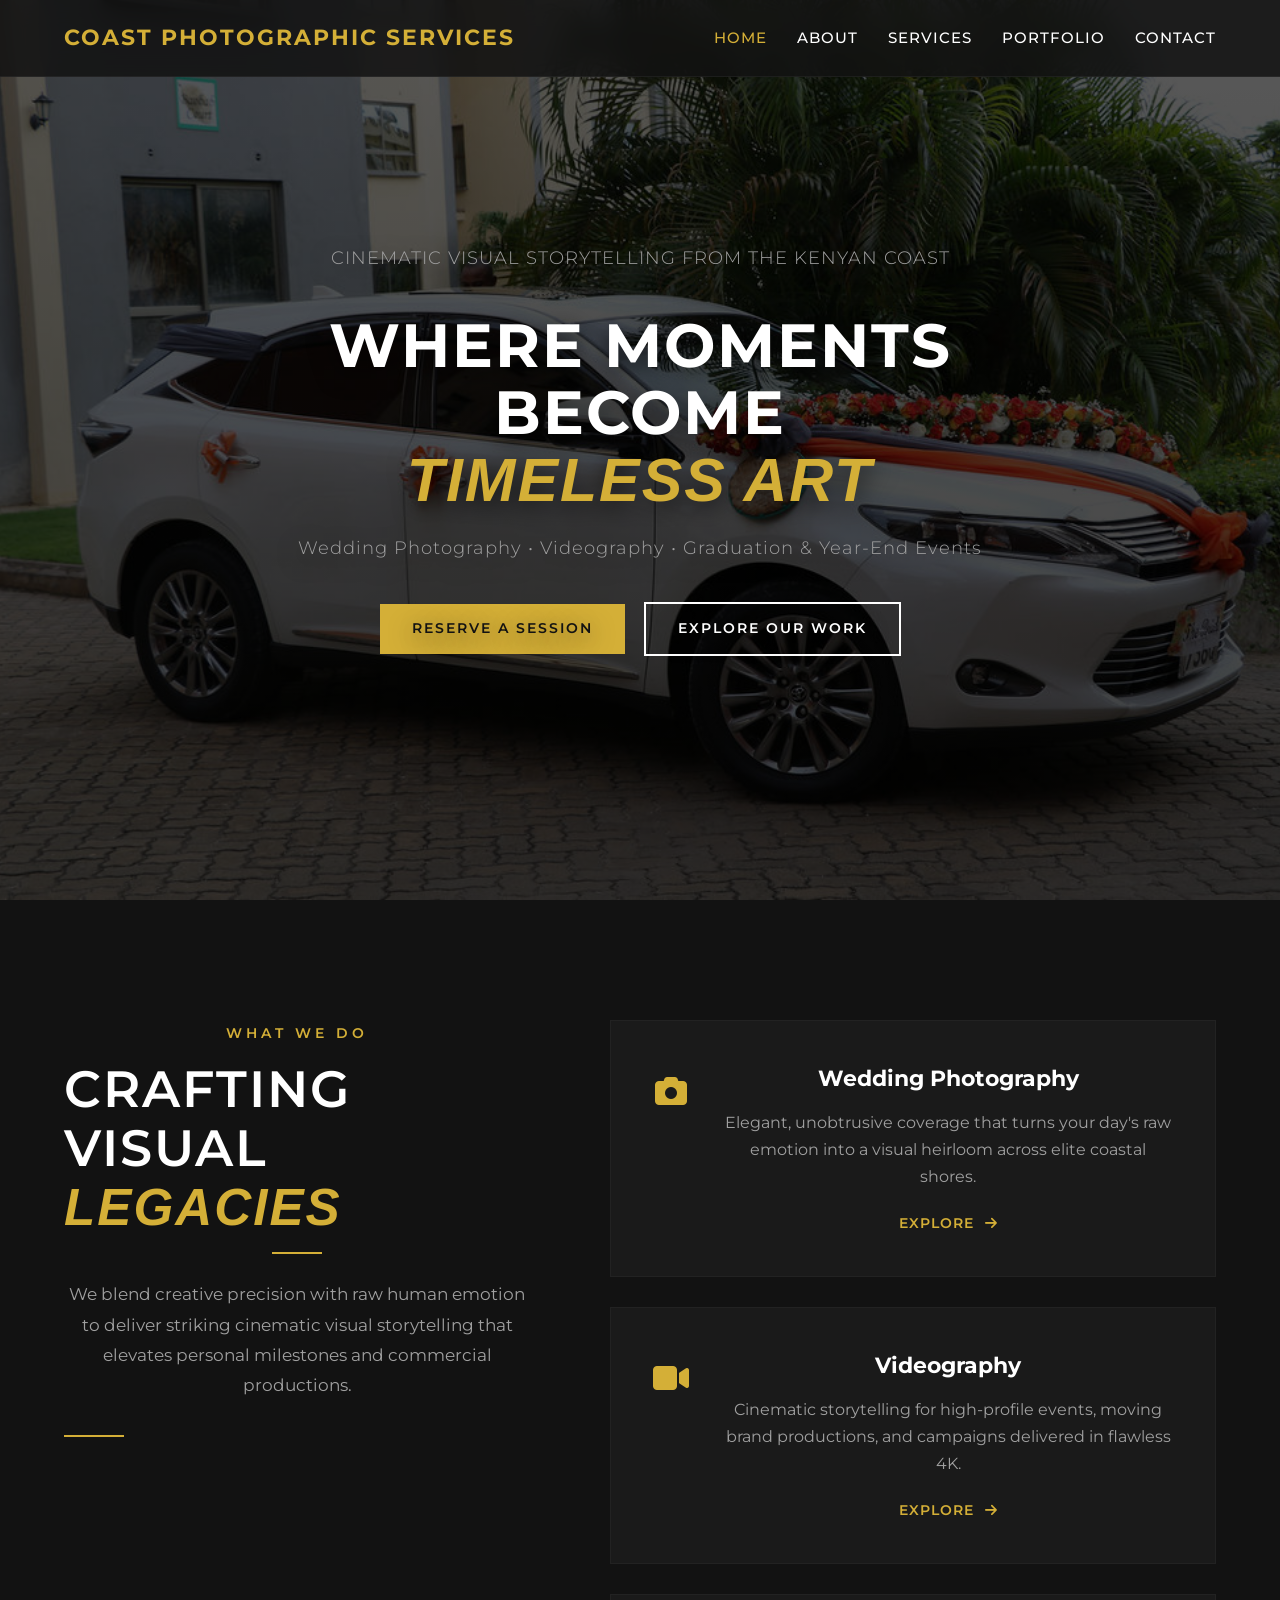
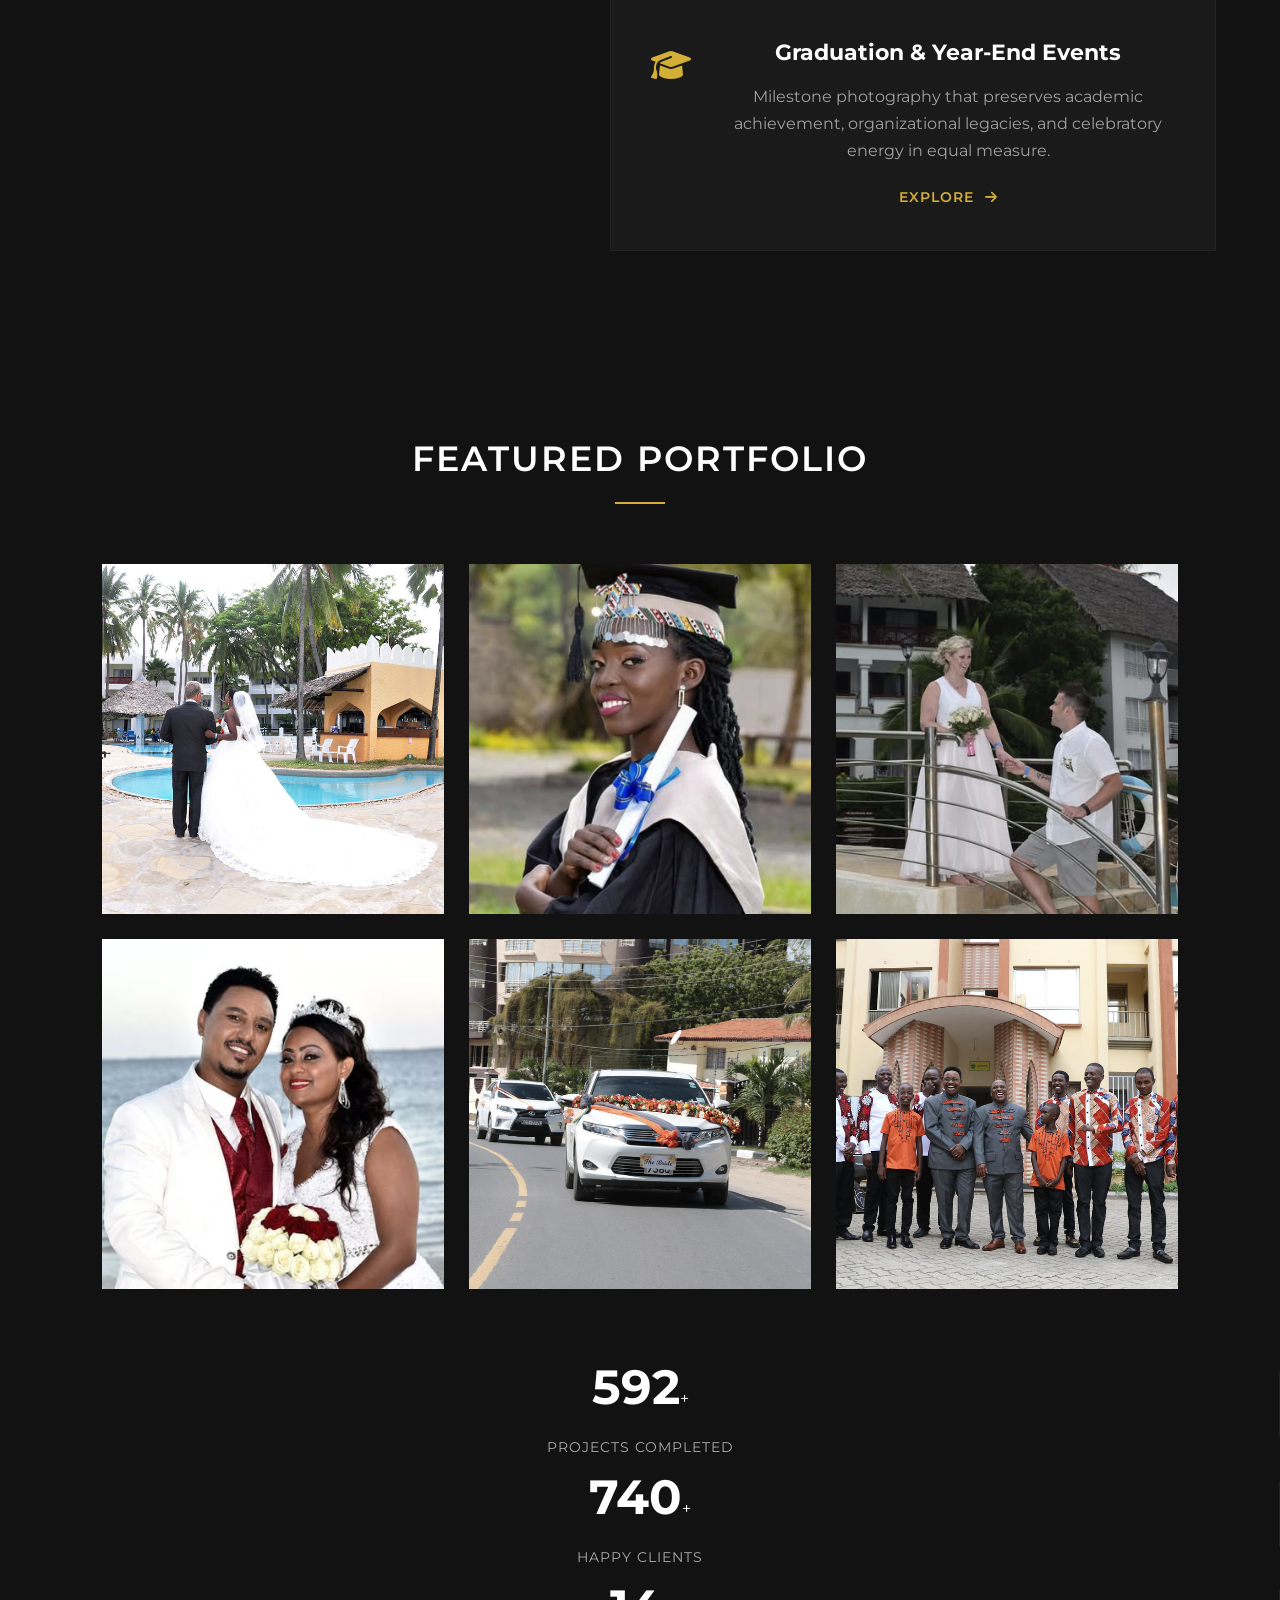
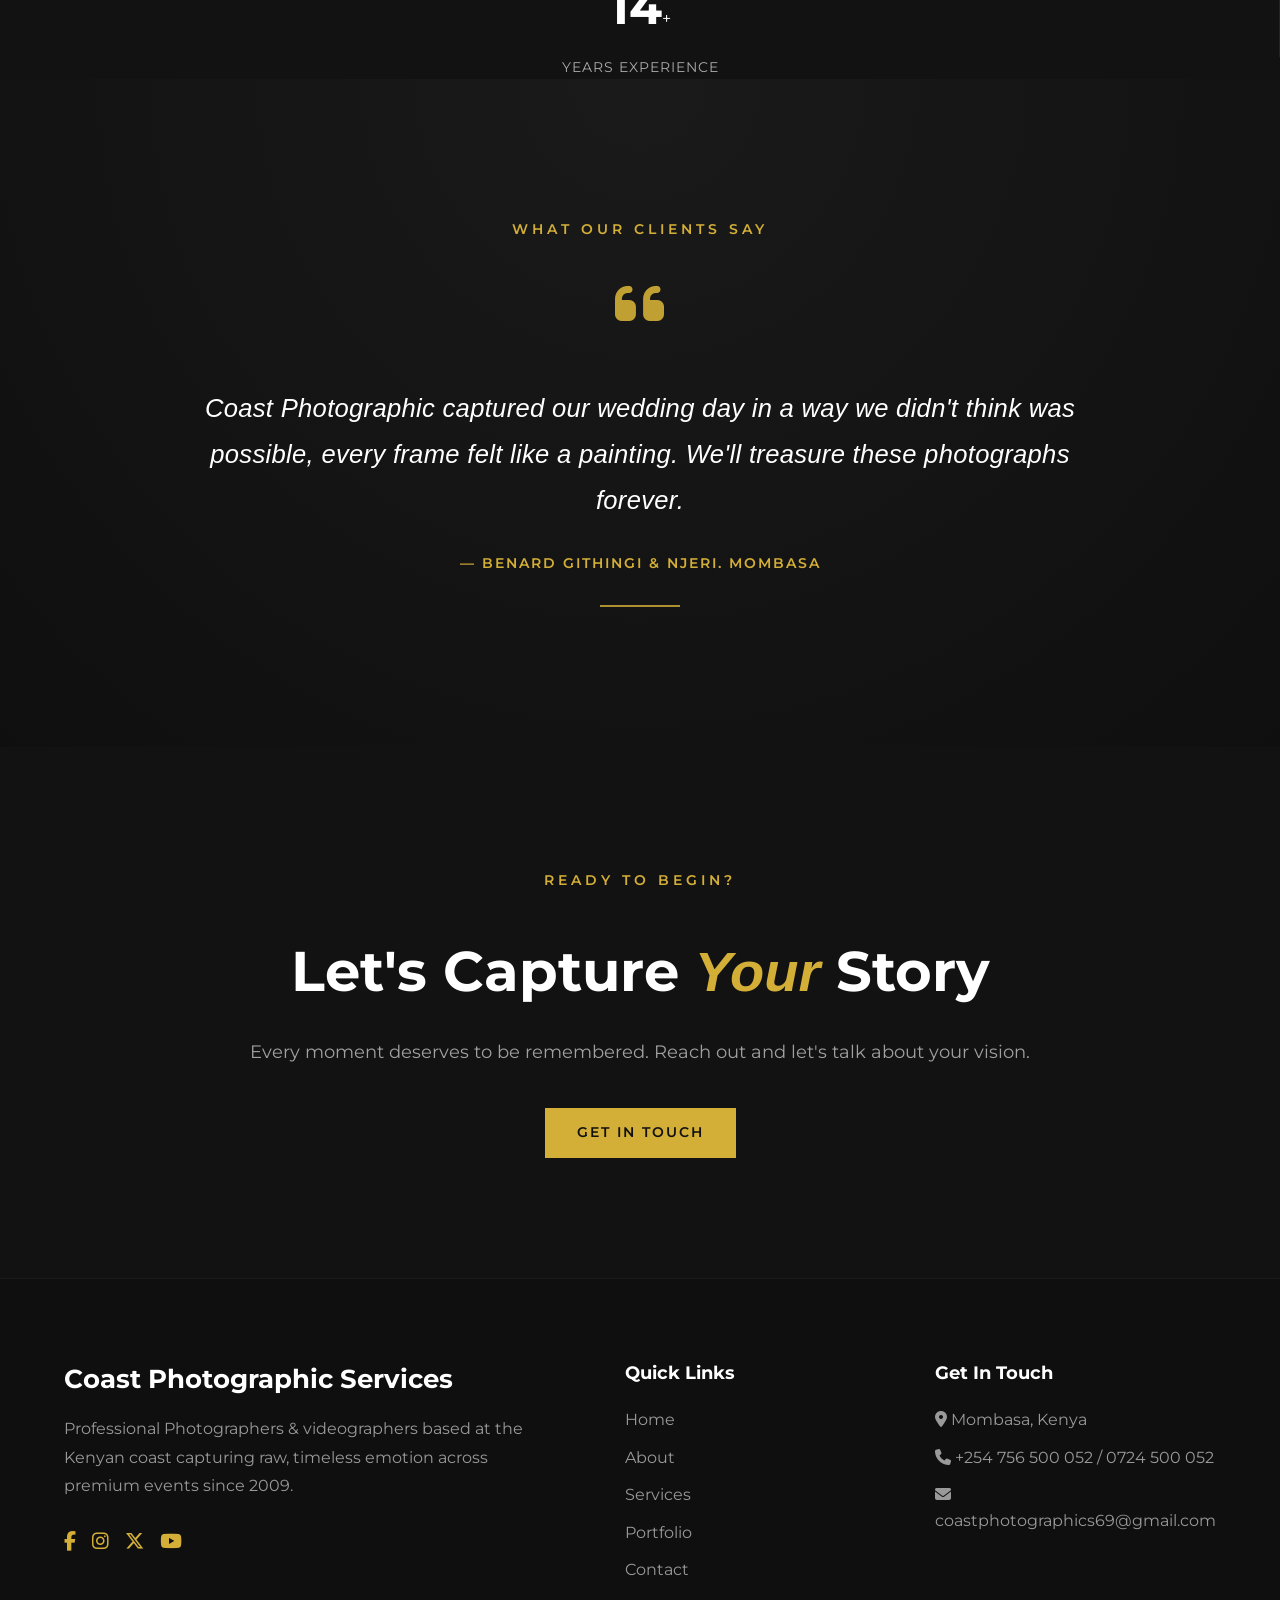
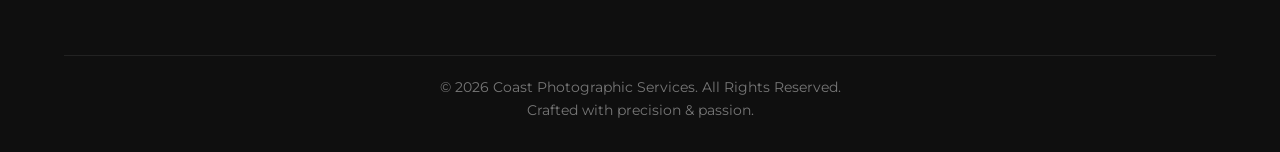
==== commit da3532a0: "Update index.html" ====
--- a/index.html
+++ b/index.html
@@ -158,17 +158,17 @@
         </section>
 
         <div class="stat">
-    <span class="stat-number" data-value="500">0</span><span>+</span>
+    <span class="stat-number" data-value="800">0</span><span>+</span>
     <p>Projects Completed</p>
 </div>
 
 <div class="stat">
-    <span class="stat-number" data-value="300">0</span><span>+</span>
+    <span class="stat-number" data-value="1000">0</span><span>+</span>
     <p>Happy Clients</p>
 </div>
 
 <div class="stat">
-    <span class="stat-number" data-value="8">0</span><span>+</span>
+    <span class="stat-number" data-value="20">0</span><span>+</span>
     <p>Years Experience</p>
 </div>
 
@@ -263,4 +263,4 @@
 
     <script src="js/script.js"></script>
 </body>
-</html>+</html>
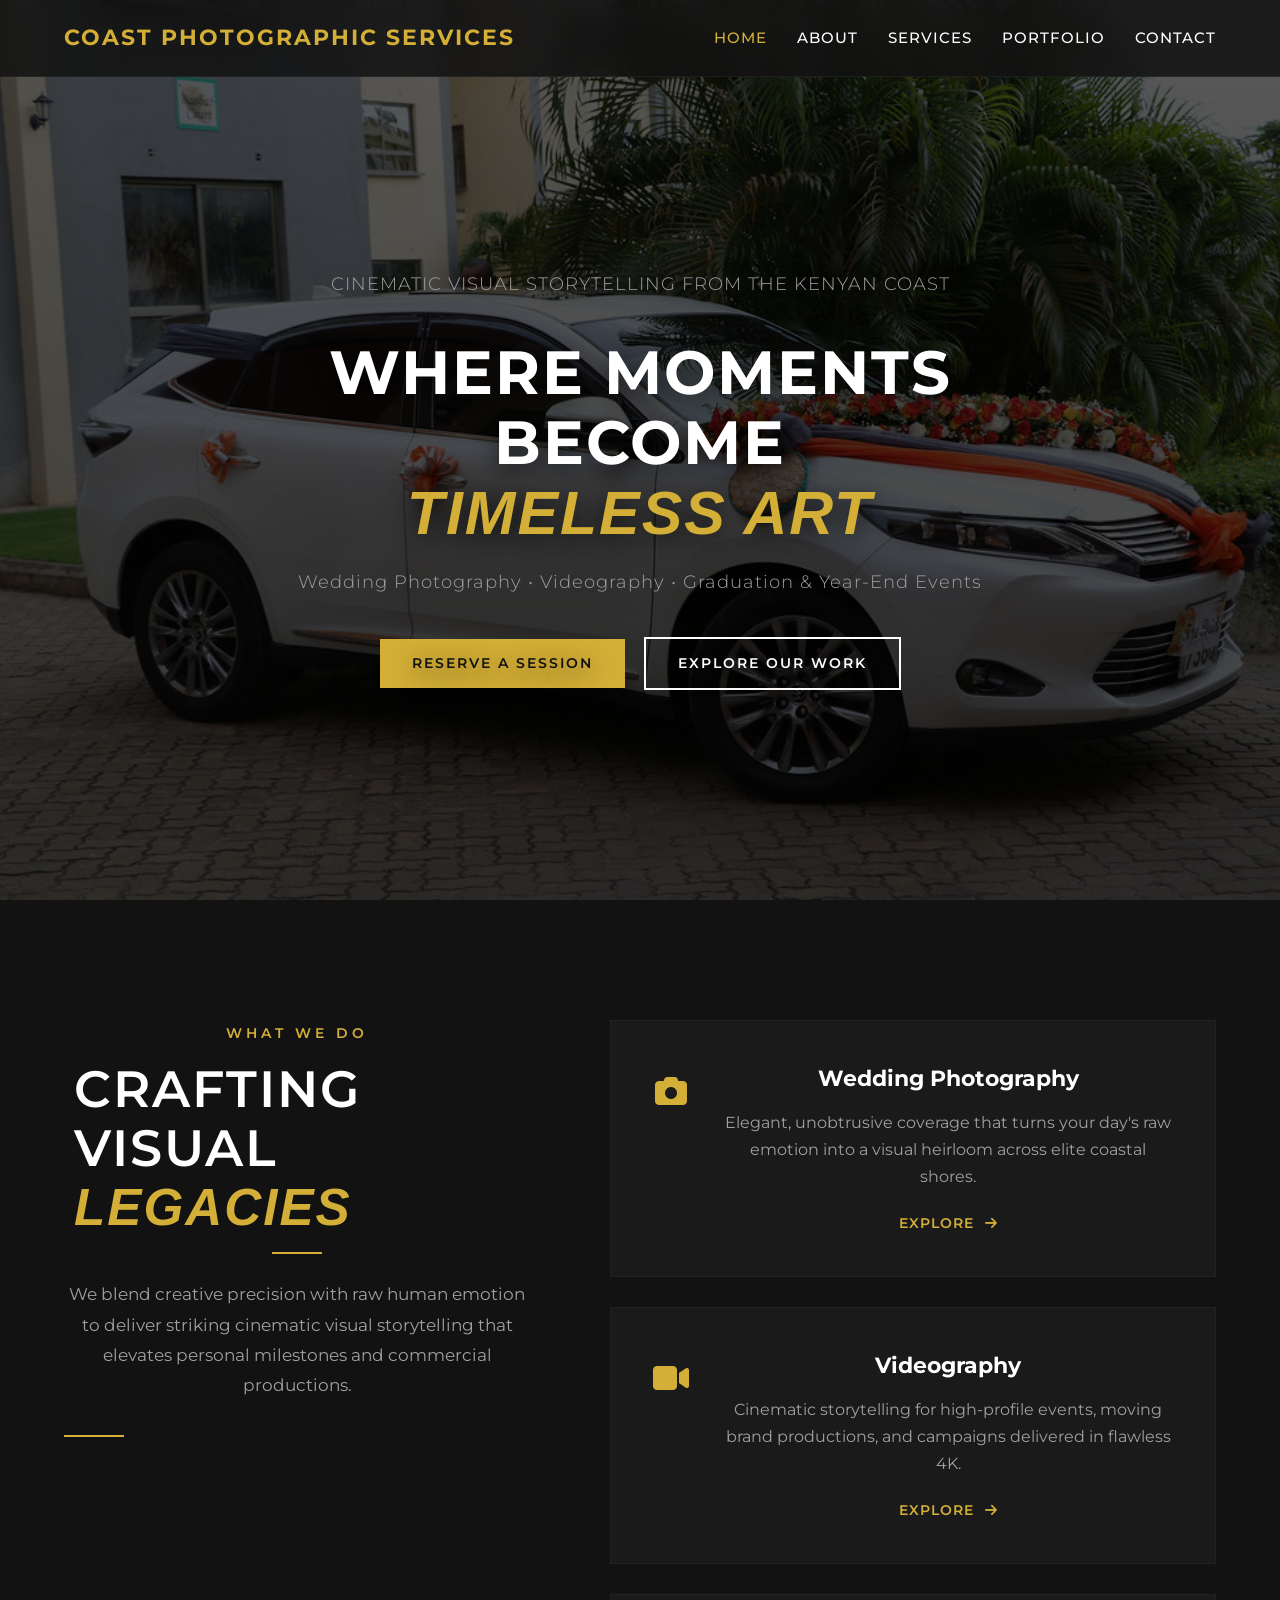
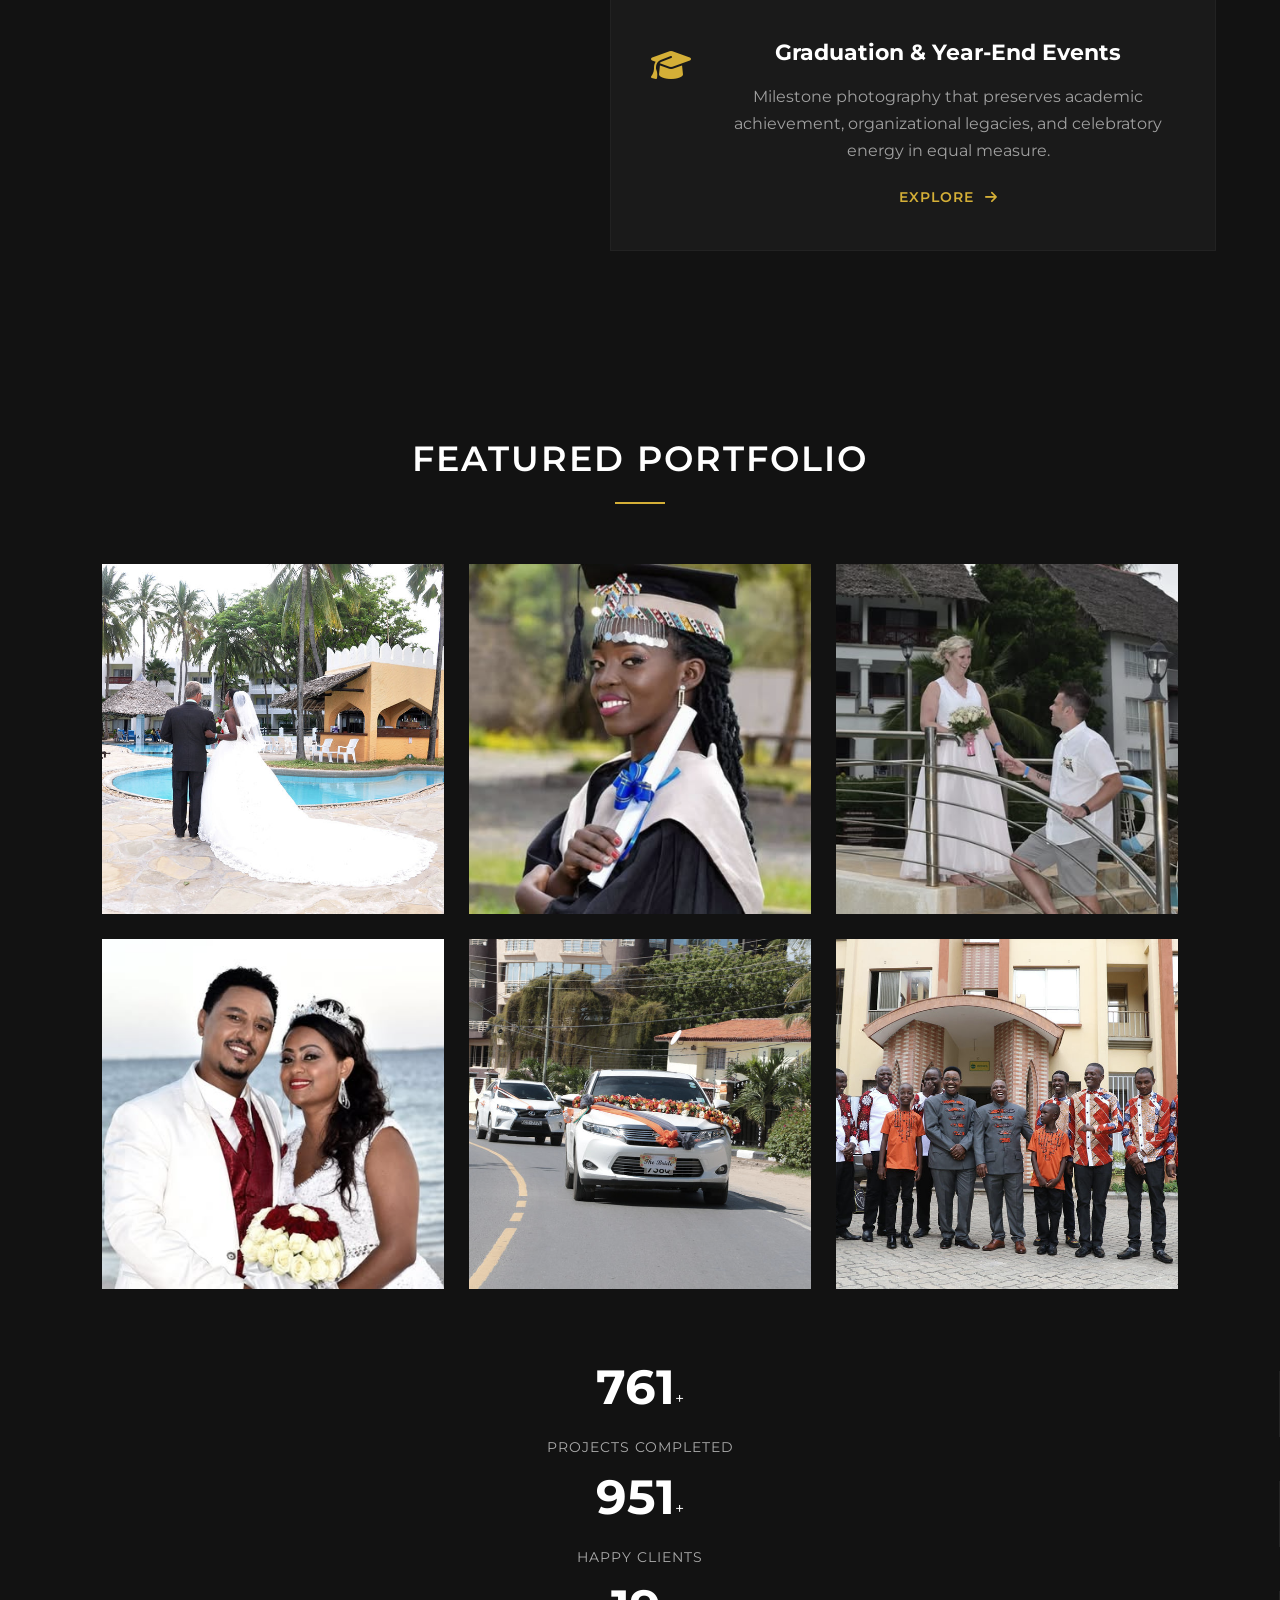
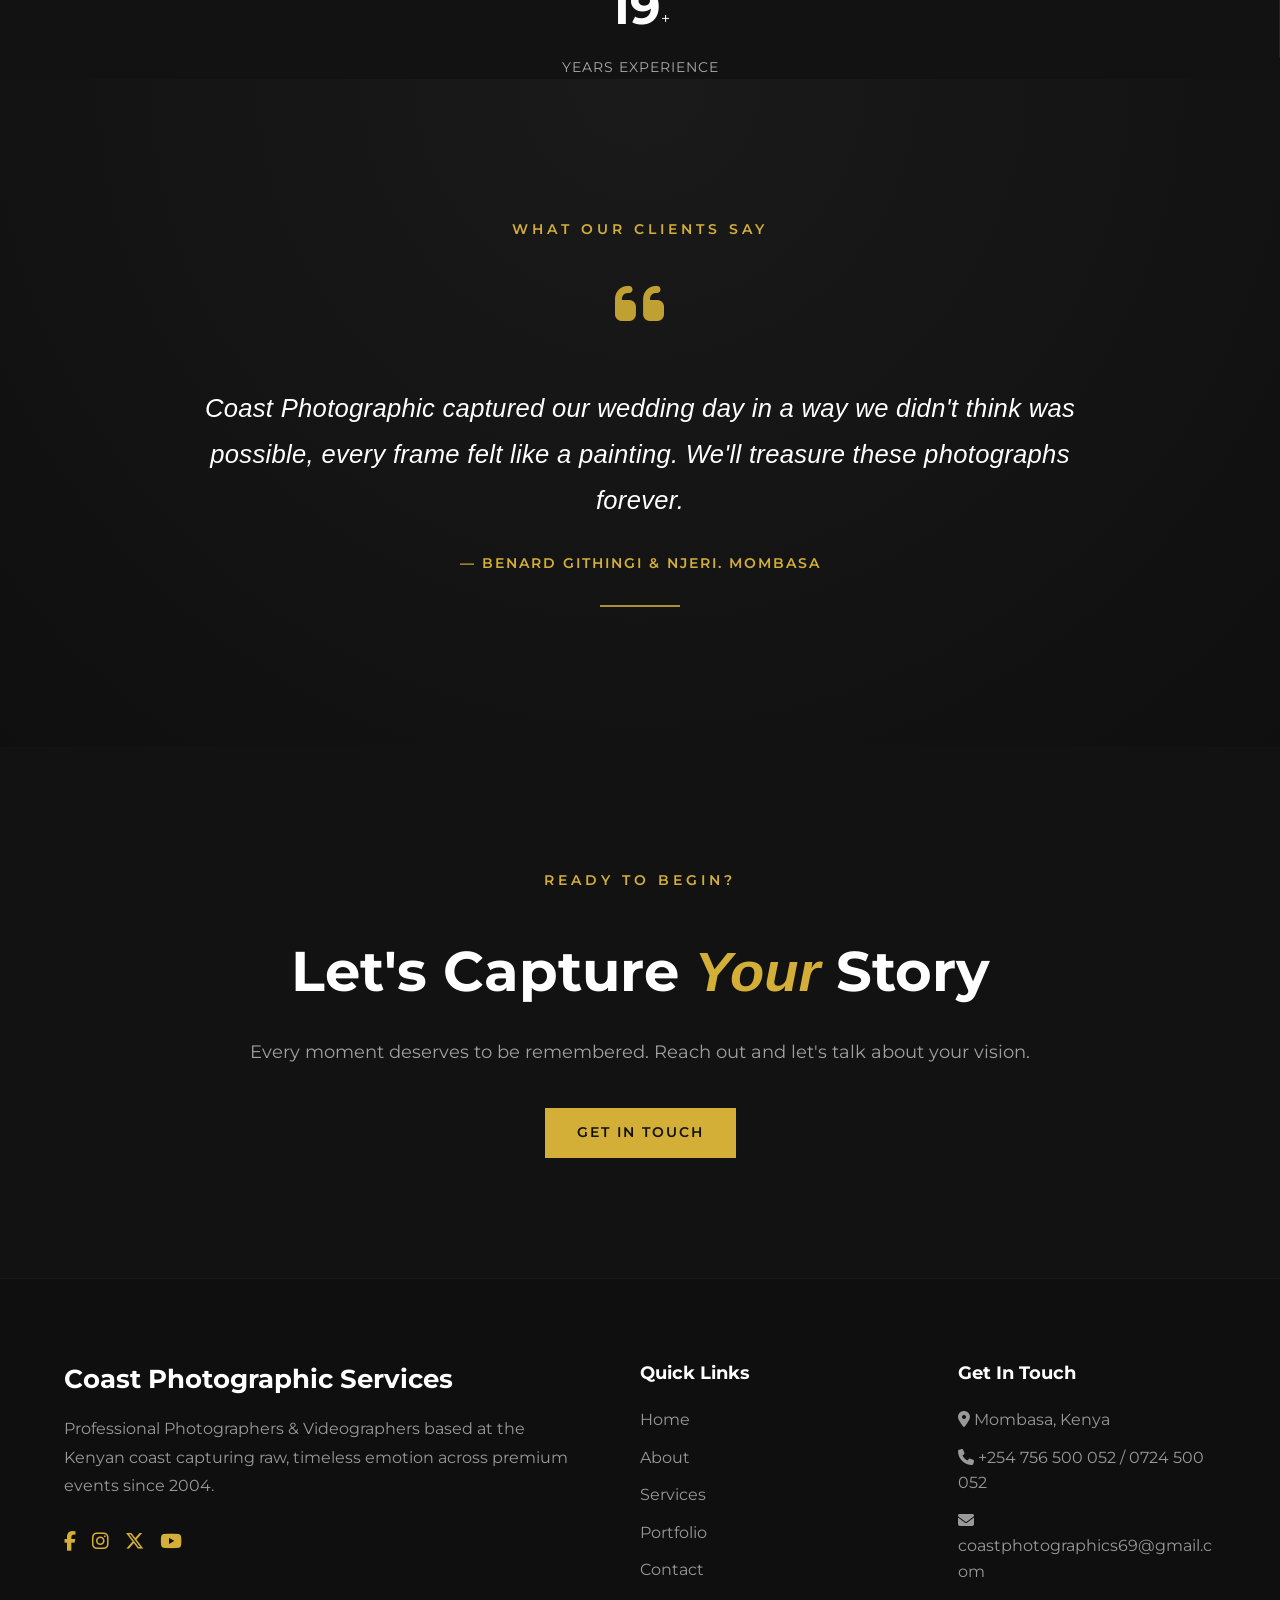
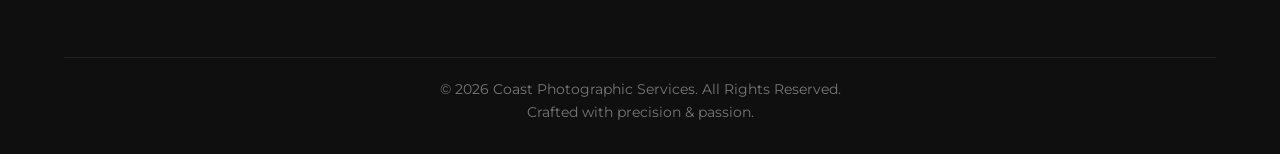
==== commit 79651c13: "Update index.html" ====
--- a/index.html
+++ b/index.html
@@ -20,11 +20,11 @@
     <div class="logo">Coast Photographic Services</div>
 
     <ul class="nav-links">
-        <li><a href="index.html" class="active">Home</a></li>
-        <li><a href="about.html">About</a></li>
-        <li><a href="services.html">Services</a></li>
-        <li><a href="portfolio.html">Portfolio</a></li>
-        <li><a href="contact.html">Contact</a></li>
+<li><a href="index.html"><i class="fas fa-home"></i>Home</a></li>
+<li><a href="about.html"><i class="fas fa-users"></i>About</a></li>
+<li><a href="services.html"><i class="fas fa-camera-retro"></i>Services</a></li>
+<li><a href="portfolio.html"><i class="fas fa-images"></i>Portfolio</a></li>
+<li><a href="contact.html"><i class="fas fa-envelope"></i>Contact</a></li>
     </ul>
 
     <div class="menu-btn" aria-label="Toggle navigation" role="button">
@@ -220,8 +220,8 @@
             <h3>Coast Photographic Services</h3>
 
             <p>
-                Professional Photographers & videographers based at the Kenyan coast 
-                capturing raw, timeless emotion across premium events since 2009.
+                Professional Photographers & Videographers based at the Kenyan coast 
+                capturing raw, timeless emotion across premium events since 2004.
             </p>
 
             <div class="footer-socials">
--- a/css/style.css
+++ b/css/style.css
@@ -1,10 +1,3 @@
-/* ============================================================
-   COAST PHOTOGRAPHIC SERVICES -- MASTER STYLESHEET
-   Consolidated: every selector defined once, duplicate and
-   conflicting rules merged, breakpoints unified to
-   1024px / 768px / 480px (ordered so narrower rules win).
-============================================================ */
-
 * {
     margin: 0;
     padding: 0;
@@ -14,6 +7,14 @@
 
 html {
     scroll-behavior: smooth;
+    overflow-x: hidden;
+    width: 100%;
+    max-width: 100%;
+}
+
+h1, h2, h3, h4, h5, h6, p {
+    overflow-wrap: break-word;
+    word-break: break-word;
 }
 
 :root {
@@ -25,6 +26,15 @@
     --text-white: #ffffff;
     --text-muted: #a0a0a0;
     --transition-smooth: all 0.4s cubic-bezier(0.25, 0.46, 0.45, 0.94);
+    --navbar-height: 78px;
+    /* Focal point for all background photos. "cover" always fills the
+       box without stretching, but on a narrow/tall phone screen much
+       more gets cropped off the top and bottom of a landscape photo
+       than on a wide desktop screen. Biasing toward the top keeps
+       faces/subjects (usually framed in the upper two-thirds) in
+       view. Override this per-section below if a specific photo
+       needs a different focal point. */
+    --bg-focal-point: center top;
 }
 
 body {
@@ -32,6 +42,12 @@
     color: var(--text-white);
     overflow-x: hidden;
     line-height: 1.6;
+    width: 100%;
+    max-width: 100vw;
+}
+
+img, video {
+    max-width: 100%;
 }
 
 .navbar {
@@ -41,22 +57,28 @@
     padding: 20px 5%;
     position: fixed;
     width: 100%;
+    max-width: 100vw;
     top: 0;
-    z-index: 1000;
+    z-index: 1700;
     background: rgba(18, 18, 18, 0.85);
     backdrop-filter: blur(12px);
     -webkit-backdrop-filter: blur(12px);
     border-bottom: 1px solid rgba(255, 255, 255, 0.05);
     transition: var(--transition-smooth);
     box-sizing: border-box;
+    gap: 12px;
 }
 
 .logo {
     color: var(--accent-gold);
-    font-size: 1.4rem;
+    font-size: clamp(0.85rem, 4.2vw, 1.4rem);
     font-weight: 700;
     letter-spacing: 2px;
     text-transform: uppercase;
+    min-width: 0;
+    overflow-wrap: break-word;
+    word-break: break-word;
+    flex: 1 1 auto;
 }
 
 .nav-links {
@@ -76,13 +98,17 @@
     transition: var(--transition-smooth);
 }
 
+.nav-links a i {
+    display: none;
+}
+
 .nav-links a:hover {
     color: var(--accent-gold);
 }
 
 .hero {
     height: 100vh;
-    background: url("../images/hero.jpg") center/cover no-repeat;
+    background: url("../images/hero.jpg") var(--bg-focal-point)/cover no-repeat;
     position: relative;
     display: flex;
     align-items: center;
@@ -97,16 +123,21 @@
     position: relative;
     z-index: 2;
     max-width: 800px;
+    width: 100%;
+    min-width: 0;
     padding: 0 20px;
+    box-sizing: border-box;
     animation: fadeInUp 1.2s cubic-bezier(0.25, 0.46, 0.45, 0.94) forwards;
 }
 
 .hero-content h1 {
-    font-size: 3.8rem;
+    font-size: clamp(1.9rem, 8vw, 3.8rem);
     font-weight: 700;
     letter-spacing: 2px;
     margin-bottom: 20px;
     text-transform: uppercase;
+    overflow-wrap: break-word;
+    word-break: break-word;
 }
 
 .hero-content p {
@@ -167,13 +198,16 @@
 
 .section-title {
     text-align: center;
-    font-size: 2.2rem;
+    font-size: clamp(1.4rem, 4.5vw, 2.2rem);
     font-weight: 600;
     letter-spacing: 2px;
     text-transform: uppercase;
     margin-bottom: 60px;
     color: var(--text-white);
     position: relative;
+    overflow-wrap: break-word;
+    word-break: break-word;
+    padding: 0 10px;
 }
 
 .section-title::after {
@@ -191,6 +225,7 @@
     gap: 30px;
 }
 
+/* ---- Home page featured gallery preview: phone-gallery style ---- */
 .gallery {
     display: grid;
     grid-template-columns: repeat(auto-fit, minmax(300px, 1fr));
@@ -205,6 +240,7 @@
     transition: var(--transition-smooth);
     filter: grayscale(20%);
     cursor: pointer;
+    display: block;
 }
 
 .gallery img:hover {
@@ -227,14 +263,19 @@
     align-items: center;
     text-align: center;
     background: linear-gradient(rgba(0,0,0,0.6), var(--bg-main)),
-                url("../images/banner-bg.jpg") center/cover no-repeat;
+                url("../images/banner-bg.jpg") var(--bg-focal-point)/cover no-repeat;
+    padding: 100px 20px 20px;
+    box-sizing: border-box;
 }
 
 .page-banner h1 {
-    font-size: 3.5rem;
+    font-size: clamp(1.7rem, 7vw, 3.5rem);
     text-transform: uppercase;
     letter-spacing: 3px;
     color: var(--text-white);
+    overflow-wrap: break-word;
+    word-break: break-word;
+    max-width: 100%;
 }
 
 .about-section {
@@ -274,6 +315,7 @@
     border-radius: 0px;
     font-size: 0.95rem;
     transition: var(--transition-smooth);
+    width: 100%;
 }
 
 .booking-form input:focus,
@@ -299,6 +341,7 @@
     font-size: 1.5rem;
     color: var(--accent-gold);
     transition: var(--transition-smooth);
+    flex-shrink: 0;
 }
 
 .menu-btn i {
@@ -390,9 +433,11 @@
     transition: var(--transition-smooth);
     font-family: "Montserrat", sans-serif;
     border-radius: 4px;
-}
-
-.filter-btn:hover, 
+    white-space: nowrap;
+    flex-shrink: 0;
+}
+
+.filter-btn:hover,
 .filter-btn.active {
     border-color: var(--accent-gold);
     color: var(--accent-gold);
@@ -454,6 +499,7 @@
 .info-item p {
     color: var(--text-muted);
     font-size: 0.95rem;
+    word-break: break-word;
 }
 
 .contact-form-block {
@@ -508,13 +554,13 @@
 .hero-section {
     position: relative;
     width: 100%;
-    height: 100vh;
+    min-height: 100vh;
     display: flex;
     flex-direction: column;
     justify-content: center;
     align-items: center;
-    padding: 0 20px;
-    overflow: hidden;
+    padding: 100px 20px 40px;
+    box-sizing: border-box;
     background: #121212;
 }
 
@@ -525,6 +571,7 @@
     width: 100%;
     height: 100%;
     z-index: 1;
+    overflow: hidden;
 }
 
 .hero-slideshow .slide {
@@ -534,7 +581,7 @@
     width: 100%;
     height: 100%;
     background-size: cover;
-    background-position: center center;
+    background-position: var(--bg-focal-point);
     opacity: 0;
     transform: scale(1.02);
     transition: opacity 4.8s ease-in-out, transform 4.8s ease-in-out;
@@ -550,7 +597,10 @@
     position: relative;
     z-index: 3;
     max-width: 850px;
+    width: 100%;
+    min-width: 0;
     padding: 0 25px;
+    box-sizing: border-box;
     text-align: center;
 }
 
@@ -576,7 +626,7 @@
     text-align: center;
     padding: 120px 20px 60px 20px;
     background: linear-gradient(rgba(18, 18, 18, 0.8), rgba(18, 18, 18, 0.8)), 
-                url("../images/3J0A0460.JPG") no-repeat center center/cover;
+                url("../images/3J0A0460.JPG") no-repeat var(--bg-focal-point)/cover;
     padding-top: 100px;
 }
 
@@ -599,7 +649,7 @@
     text-align: center;
     padding: 120px 20px 40px 20px;
     background: linear-gradient(rgba(18, 18, 18, 0.85), rgba(18, 18, 18, 0.85)), 
-                url("../images/13.jpg") no-repeat center center/cover;
+                url("../images/13.jpg") no-repeat var(--bg-focal-point)/cover;
 }
 
 .portfolio-filter-section {
@@ -621,6 +671,7 @@
     border-color: var(--accent-gold);
 }
 
+/* ---- Portfolio grid: desktop/laptop (unchanged look) ---- */
 .portfolio-grid {
     display: grid;
     grid-template-columns: repeat(4, 1fr);
@@ -649,6 +700,7 @@
     object-position: center top;
     transition: var(--transition-smooth);
     cursor: pointer;
+    display: block;
 }
 
 .portfolio-hover {
@@ -752,8 +804,10 @@
 .services-title {
     text-align: left;
     margin-bottom: 25px;
-    font-size: 3.2rem;
+    font-size: clamp(1.7rem, 6.5vw, 3.2rem);
     line-height: 1.15;
+    overflow-wrap: break-word;
+    word-break: break-word;
 }
 
 .services-title em {
@@ -846,19 +900,21 @@
 }
 
 .testimonial-icon {
-    font-size: 3.5rem;
+    font-size: clamp(2.2rem, 7vw, 3.5rem);
     color: #d4af37;
     margin-bottom: 35px;
     opacity: 0.9;
 }
 
 .testimonial-band blockquote p {
-    font-size: 1.6rem;
+    font-size: clamp(1.1rem, 4.5vw, 1.6rem);
     line-height: 1.8;
     color: #ffffff;
     font-weight: 300;
     font-style: italic;
     margin-bottom: 30px;
+    overflow-wrap: break-word;
+    word-break: break-word;
 }
 
 .testimonial-band cite {
@@ -880,9 +936,11 @@
 }
 
 .cta-inner h2 {
-    font-size: 3.5rem;
+    font-size: clamp(1.9rem, 7vw, 3.5rem);
     margin: 20px 0;
     color: #fff;
+    overflow-wrap: break-word;
+    word-break: break-word;
 }
 
 .cta-inner h2 em {
@@ -967,6 +1025,7 @@
 .footer-contact ul li {
     margin-bottom: 12px;
     color: #999;
+    word-break: break-word;
 }
 
 .footer-contact a {
@@ -988,13 +1047,15 @@
 }
 
 .testimonial-quote p {
-    font-size: 1.8rem;
+    font-size: clamp(1.15rem, 5vw, 1.8rem);
     line-height: 1.9;
     color: #f5f5f5;
     font-weight: 300;
     font-style: italic;
     letter-spacing: 0.3px;
     margin-bottom: 35px;
+    overflow-wrap: break-word;
+    word-break: break-word;
 }
 
 .testimonial-quote cite {
@@ -1031,15 +1092,17 @@
     color: #d4af37;
     letter-spacing: 3px;
     text-transform: uppercase;
-    font-size: 0.85rem;
+    font-size: clamp(0.7rem, 2.6vw, 0.85rem);
     font-weight: 600;
     margin-bottom: 15px;
 }
 
 .hero-headline {
-    font-size: 4rem;
-    line-height: 1.1;
+    font-size: clamp(1.9rem, 8.5vw, 4rem);
+    line-height: 1.15;
     color: #ffffff;
+    overflow-wrap: break-word;
+    word-break: break-word;
 }
 
 .hero-headline .highlight {
@@ -1049,7 +1112,7 @@
 
 .hero-sub {
     color: rgba(255,255,255,0.85);
-    font-size: 1.1rem;
+    font-size: clamp(0.85rem, 3vw, 1.1rem);
     margin-top: 15px;
 }
 
@@ -1202,6 +1265,7 @@
     position: fixed;
     bottom: -100px;
     right: 30px;
+    left: 30px;
     background: #1a1a1a;
     border-left: 4px solid var(--accent-gold);
     color: #fff;
@@ -1215,6 +1279,8 @@
     font-weight: 500;
     letter-spacing: 0.5px;
     transition: transform 0.4s cubic-bezier(0.175, 0.885, 0.32, 1.275), bottom 0.4s ease;
+    max-width: 420px;
+    margin: 0 0 0 auto;
 }
 
 .toast-card.slide-up {
@@ -1331,6 +1397,8 @@
 .price-box {
     margin: 25px 0;
     color: #fff;
+    overflow-wrap: break-word;
+    word-break: break-word;
 }
 
 .price-box .currency {
@@ -1341,11 +1409,13 @@
 }
 
 .price-amount {
-    font-size: 2.3rem;
+    font-size: clamp(1.4rem, 6vw, 2.3rem);
     font-weight: 700;
     letter-spacing: -1px;
     transition: opacity 0.2s ease, transform 0.2s ease;
     display: inline-block;
+    overflow-wrap: break-word;
+    word-break: break-word;
 }
 
 .price-amount.fade-out {
@@ -1524,8 +1594,10 @@
 /* ---- Large phone / small tablet (<=768px) ---- */
 @media (max-width: 768px) {
     .page-banner {
-        min-height: 180px;
-        height: 25vh;
+        min-height: 220px;
+        height: 30vh;
+        padding: 110px 20px 20px;
+        box-sizing: border-box;
 }
 
     .about-section {
@@ -1533,24 +1605,34 @@
 }
 
     .hero-section, 
-    .hero, 
-    .hero-slideshow {
-        height: 75vh;
+    .hero {
+        min-height: 75vh;
+}
+
+    .hero-section {
+        padding: 100px 20px 40px;
 }
 
     .hero-slideshow .slide {
         background-attachment: scroll;
         background-size: cover;
-        background-position: center center;
-}
-
-    .home-services-section,
+        background-position: var(--bg-focal-point);
+}
+
+    .home-services-section {
+        background-attachment: scroll;
+        background-size: cover;
+        background-position: var(--bg-focal-point);
+        padding: 60px 5%;
+}
+
     .services-page-hero,
     .portfolio-hero {
         background-attachment: scroll;
         background-size: cover;
-        background-position: center center;
-        padding: 60px 5%;
+        background-position: var(--bg-focal-point);
+        padding: 110px 5% 40px;
+        box-sizing: border-box;
 }
 
     .navbar {
@@ -1559,30 +1641,166 @@
 
     .nav-links {
         position: fixed;
-        top: 70px;
-        left: -100%;
+        top: 0;
+        right: 0;
+        height: 100vh;
+        width: min(58%, 320px);
+        max-width: 320px;
+        background: linear-gradient(165deg, #201d16 0%, #141414 55%, #101010 100%);
+        border-left: 1px solid rgba(212, 175, 55, 0.35);
+        box-shadow: -25px 0 60px rgba(0, 0, 0, 0.65);
+        flex-direction: column;
+        align-items: stretch;
+        justify-content: flex-start;
+        gap: 0;
+        padding: var(--navbar-height, 78px) 0 30px;
+        overflow-y: auto;
+        transform: translateX(100%);
+        transition: transform 0.4s cubic-bezier(0.25, 0.46, 0.45, 0.94);
+        z-index: 1600;
+}
+
+    .nav-links.active {
+        transform: translateX(0);
+}
+
+    .nav-links li {
         width: 100%;
-        height: calc(100vh - 70px);
-        background: var(--bg-main);
-        flex-direction: column;
+        border-bottom: 1px solid rgba(255, 255, 255, 0.06);
+}
+
+    .nav-links li:first-child {
+        border-top: 1px solid rgba(255, 255, 255, 0.06);
+}
+
+    .nav-links li:last-child {
+        border-bottom: none;
+}
+
+    .nav-links a {
+        display: flex;
         align-items: center;
-        padding: 40px 0;
-        transition: 0.4s cubic-bezier(0.25, 0.46, 0.45, 0.94);
-}
-
-    .nav-links.active {
-        left: 0;
+        gap: 14px;
+        padding: 18px 28px;
+        color: #f2f2f2;
+        font-weight: 600;
+        font-size: 0.9rem;
+        letter-spacing: 1.5px;
+        transition: background 0.25s ease, color 0.25s ease, padding-left 0.25s ease;
+}
+
+    .nav-links a i {
+        display: inline-block;
+        width: 18px;
+        text-align: center;
+        color: var(--accent-gold);
+        font-size: 0.95rem;
+        opacity: 0.85;
+        transition: opacity 0.25s ease;
+}
+
+    .nav-links a:hover,
+    .nav-links a.active {
+        background: rgba(212, 175, 55, 0.1);
+        color: var(--accent-gold);
+        padding-left: 34px;
+}
+
+    .nav-links a:hover i,
+    .nav-links a.active i {
+        opacity: 1;
+}
+
+    .nav-backdrop {
+        position: fixed;
+        inset: 0;
+        background: rgba(0, 0, 0, 0.78);
+        backdrop-filter: blur(3px);
+        -webkit-backdrop-filter: blur(3px);
+        opacity: 0;
+        visibility: hidden;
+        transition: opacity 0.3s ease, visibility 0s linear 0.3s;
+        z-index: 1500;
+}
+
+    .nav-backdrop.active {
+        opacity: 1;
+        visibility: visible;
+        transition: opacity 0.3s ease, visibility 0s linear 0s;
 }
 
     .menu-btn {
         display: block;
 }
 
+    /* ---- Portfolio grid: tight phone-gallery tiles ---- */
+    .portfolio-filter-section {
+        padding: 40px 4%;
+    }
+
+    .filter-tabs {
+        flex-wrap: nowrap;
+        overflow-x: auto;
+        justify-content: flex-start;
+        gap: 10px;
+        margin: 0 -4% 30px;
+        padding: 0 4% 8px;
+        -webkit-overflow-scrolling: touch;
+        scrollbar-width: thin;
+    }
+
     .portfolio-grid {
-        grid-template-columns: repeat(2, 1fr);
-        gap: 15px;
-        padding: 0 15px;
-}
+        grid-template-columns: repeat(3, 1fr);
+        gap: 4px;
+        padding: 0;
+    }
+
+    .portfolio-item {
+        height: auto;
+        aspect-ratio: 1 / 1;
+        border-radius: 0;
+    }
+
+    .portfolio-video-wrapper {
+        height: 100%;
+        aspect-ratio: 1 / 1;
+        border-radius: 0;
+    }
+
+    /* Text overlay stays hidden by default like a phone gallery grid;
+       tapping a tile still opens the full-size lightbox via script.js */
+    .portfolio-hover {
+        padding: 10px;
+        background: linear-gradient(to top, rgba(18,18,18,0.9), rgba(18,18,18,0));
+    }
+
+    .portfolio-hover h3 {
+        font-size: 0.75rem;
+        margin-bottom: 0;
+        white-space: nowrap;
+        overflow: hidden;
+        text-overflow: ellipsis;
+    }
+
+    .portfolio-hover p {
+        display: none;
+    }
+
+    .video-overlay-play {
+        width: 36px;
+        height: 36px;
+        font-size: 0.9rem;
+    }
+
+    .gallery {
+        grid-template-columns: repeat(3, 1fr);
+        gap: 4px;
+    }
+
+    .gallery img {
+        height: auto;
+        aspect-ratio: 1 / 1;
+    }
 
     .pricing-grid {
         grid-template-columns: 1fr;
@@ -1619,26 +1837,6 @@
         padding: 30px;
 }
 
-    .services-title {
-        font-size: 2rem;
-}
-
-    .testimonial-band blockquote p {
-        font-size: 1.2rem;
-}
-
-    .cta-inner h2 {
-        font-size: 2.3rem;
-}
-
-    .testimonial-quote p {
-        font-size: 1.3rem;
-}
-
-    .testimonial-icon {
-        font-size: 2.5rem;
-}
-
     .stats {
         flex-direction: column;
         gap: 30px;
@@ -1681,22 +1879,10 @@
         margin-bottom: 35px;
 }
 
-    /* Typography scale-down (was never responsive in the original file) */
-    .hero-headline {
-        font-size: 2.6rem;
-    }
-
-    .page-banner h1 {
-        font-size: 2.4rem;
-    }
-
+    /* Heading sizes now scale fluidly via clamp() in the base rules,
+       so no fixed overrides are needed here. */
     .section-title {
-        font-size: 1.8rem;
         margin-bottom: 35px;
-    }
-
-    .logo {
-        font-size: 1.1rem;
     }
 
     .pricing-card {
@@ -1710,13 +1896,25 @@
     .director-image-placeholder {
         height: 300px;
     }
+
+    .toast-card {
+        left: 15px;
+        right: 15px;
+        max-width: none;
+    }
 }
 
 /* ---- Phone (<=480px) ---- */
 @media (max-width: 480px) {
+    /* Photo-app style: tighter 3-up grid, hairline gaps */
     .portfolio-grid {
-        grid-template-columns: 1fr;
-        gap: 15px;
+        grid-template-columns: repeat(3, 1fr);
+        gap: 3px;
+    }
+
+    .gallery {
+        grid-template-columns: repeat(3, 1fr);
+        gap: 3px;
     }
 
     .unified-form .form-group-split {
@@ -1724,28 +1922,40 @@
         gap: 20px;
 }
 
-    .hero-headline {
-        font-size: 2.1rem;
-    }
-
     .hero-eyebrow {
         font-size: 0.8rem;
-    }
-
-    .page-banner h1 {
-        font-size: 2rem;
+        margin-bottom: 8px;
+    }
+
+    .hero-content h1 {
+        margin-bottom: 12px;
+    }
+
+    .hero-sub {
+        margin-top: 8px;
+        margin-bottom: 0;
+    }
+
+    .hero-section .hero-content {
+        padding: 0 15px;
+    }
+
+    .hero-section {
+        padding: 90px 15px 24px;
     }
 
     .hero-buttons {
         display: flex;
         flex-direction: column;
-        gap: 15px;
+        gap: 10px;
         align-items: stretch;
+        margin-top: 10px;
     }
 
     .hero-buttons .btn {
         width: 100%;
         text-align: center;
+        padding: 12px 24px;
     }
 
     .outline-btn {
@@ -1765,10 +1975,6 @@
         padding: 26px 18px;
     }
 
-    .price-amount {
-        font-size: 1.9rem;
-    }
-
     .stat-box h2 {
         font-size: 2.4rem;
     }
@@ -1776,4 +1982,64 @@
     .service-card-modern {
         padding: 32px 22px;
     }
-}+
+    .lightbox-content-wrapper {
+        max-width: 95%;
+    }
+
+    .lightbox-nav {
+        font-size: 1.4rem;
+        padding: 8px 12px;
+    }
+
+    .lightbox-close {
+        top: 14px;
+        right: 18px;
+        font-size: 2rem;
+    }
+
+    #lightbox-caption {
+        font-size: 0.9rem;
+    }
+
+    .filter-btn {
+        padding: 9px 18px;
+        font-size: 0.8rem;
+    }
+
+    .pricing-toggle-container {
+        max-width: 100%;
+    }
+
+    .pricing-toggle-btn {
+        padding: 10px 8px;
+        font-size: 0.78rem;
+    }
+}
+
+/* ---- Small phone (<=380px) ---- */
+@media (max-width: 380px) {
+    .portfolio-grid,
+    .gallery {
+        grid-template-columns: repeat(2, 1fr);
+        gap: 3px;
+    }
+
+    .info-item {
+        gap: 14px;
+    }
+
+    .info-item i {
+        width: 42px;
+        height: 42px;
+        font-size: 1.1rem;
+    }
+
+    .form-card-header h3 {
+        font-size: 1.3rem;
+    }
+
+    .contact-form-block {
+        padding: 22px 16px;
+    }
+}
